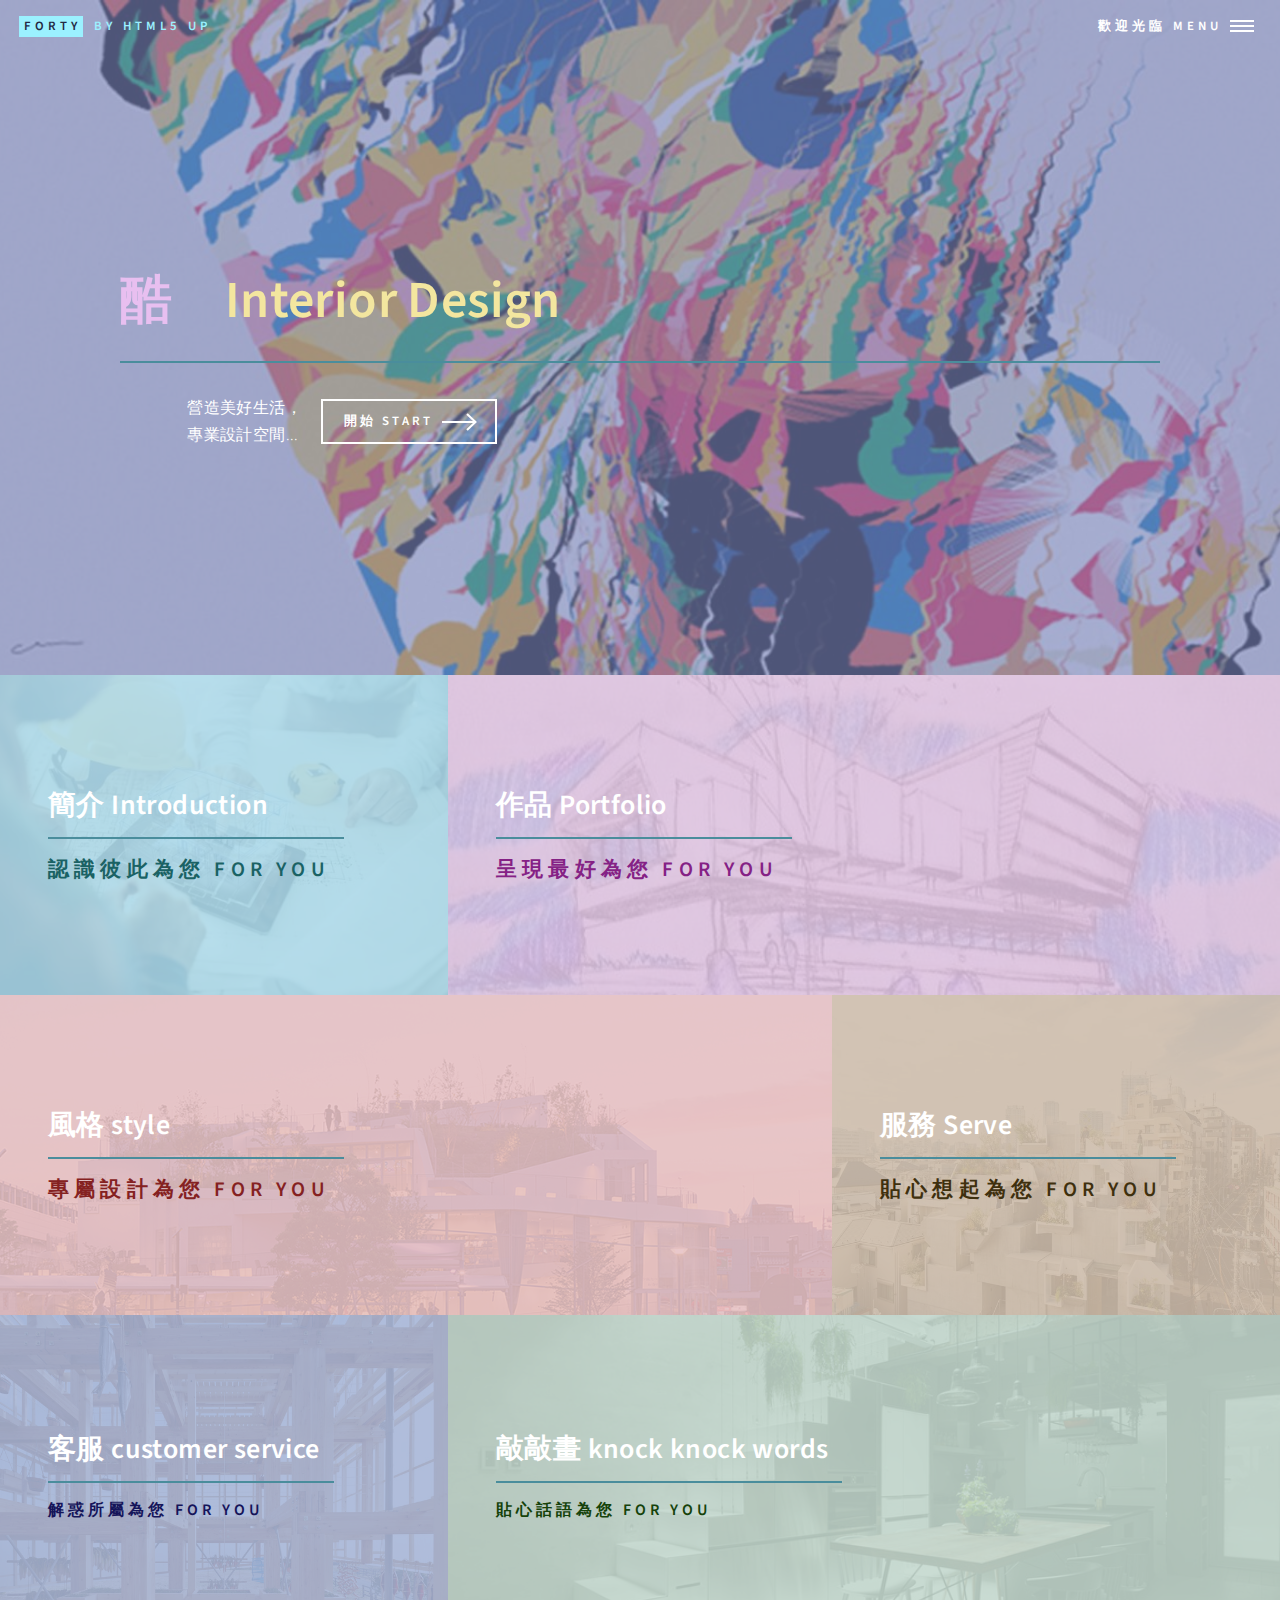
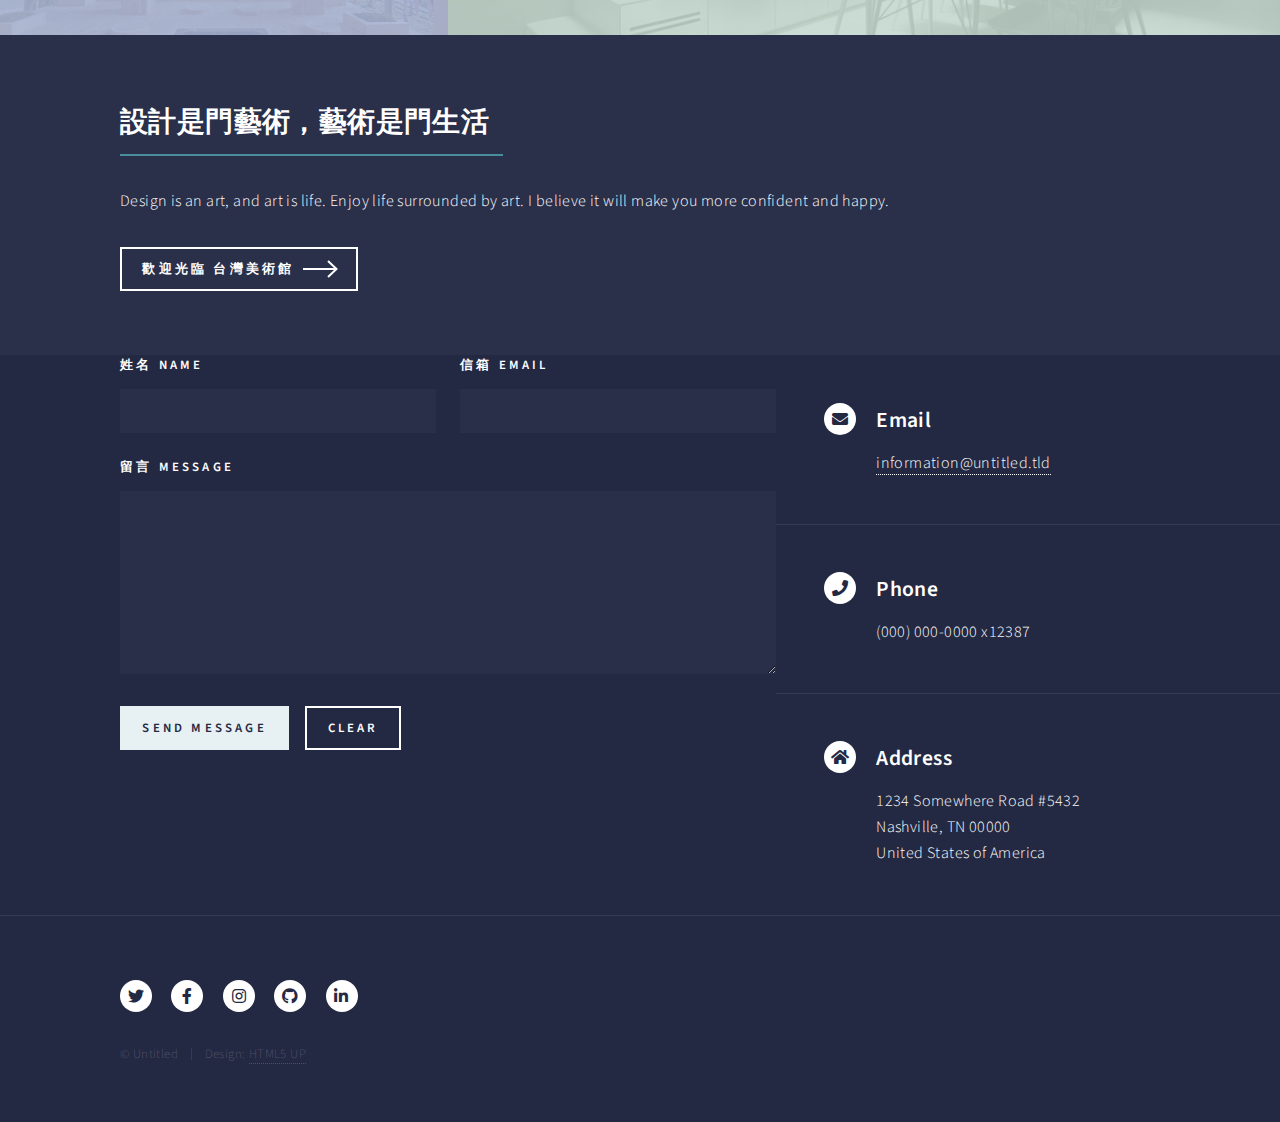
==== index.html @ 5759973f "0619-1" ====
<!DOCTYPE HTML>
<!--
	Forty by HTML5 UP
	html5up.net | @ajlkn
	Free for personal and commercial use under the CCA 3.0 license (html5up.net/license)
-->
<html>
	<head>
		<title>Forty by HTML5 UP</title>
		<meta charset="utf-8" />
		<meta name="viewport" content="width=device-width, initial-scale=1, user-scalable=no" />
		<link rel="stylesheet" href="assets/css/main.css" />
		<noscript><link rel="stylesheet" href="assets/css/noscript.css" /></noscript>
	</head>
	<body class="is-preload">

		<!-- Wrapper -->
			<div id="wrapper">

				<!-- Header -->
					<header id="header" class="alt">
						<a href="index.html" class="logo"><strong>Forty</strong> <span>by HTML5 UP</span></a>
						<nav>
							<a href="#menu">歡迎光臨 Menu</a>
						</nav>
					</header>

				<!-- Menu -->
					<nav id="menu">
						<ul class="links">
							<li><a href="index.html">Home</a></li>
							<li><a href="landing.html">Landing</a></li>
							<li><a href="generic.html">Generic</a></li>
							<li><a href="elements.html">Elements</a></li>
						</ul>
						<ul class="actions stacked">
							<li><a href="#" class="button primary fit">Get Started</a></li>
							<li><a href="#" class="button fit">Log In</a></li>
						</ul>
					</nav>

				<!-- Banner -->
					<section id="banner" class="major">
						<div class="inner">
							<header class="major">
								<h1 style="color:rgb(243, 230, 159)"><span style="color: #e8bff0">酷</span>　Interior Design</h1>
							</header>
							<div class="content">
								<p><h3 style="color:rgb(223, 154, 65);font-size:2em"></h3> 營造美好生活，<br />
									專業設計空間...</p>
								<ul class="actions">
									<li><a href="#one" class="button next scrolly">開始 Start</a></li>
								</ul>
							</div>
						</div>
					</section>

				<!-- Main -->
					<div id="main">

						<!-- One -->
							<section id="one" class="tiles">
								<article>
									<span class="image">
										<img src="images/pic01.jpg" alt="" />
									</span>
									<header class="major">
										<h3 style="font-family:inherit"><span style="font: size em"><a href="landing.html" class="link">簡介 Introduction</a></h3>
										<p style="font-size: 1.3em;color: rgb(26, 98, 100);">認識彼此為您 for you</p>
									</header>
								</article>
								<article>
									<span class="image">
										<img src="images/pic02.jpg" alt="" />
									</span>
									<header class="major">
										<h3 style="font-size:em"><a href="landing.html" class="link">作品 Portfolio</a></h3>
										<p style="font-size: 1.3em;color: rgb(133, 33, 133);">呈現最好為您 for you</p>
									</header>
								</article>
								<article>
									<span class="image">
										<img style="width:40%;object-fit:cover" src="images/pic03.jpg" alt="" />
									</span>
									<header class="major">
										<h3><a href="landing.html" class="link">風格 style</a></h3>
										<p style="font-size: 1.3em;color: rgb(133, 33, 33);">專屬設計為您 for you</p>
									</header>
								</article>
								<article>
									<span class="image">
										<img src="images/pic04.jpg" alt="" />
									</span>
									<header class="major">
										<h3><a href="landing.html" class="link">服務 Serve</a></h3>
										<p style="font-size: 1.3em;color: rgb(63, 48, 14);">貼心想起為您 for you</p>
									</header>
								</article>
								<article>
									<span class="image">
										<img src="images/pic05.jpg" alt="" />
									</span>
									<header class="major">
										<h3><a href="landing.html" class="link">客服 customer service</a></h3>
										<p style="font-size: 1em;color: rgb(21, 20, 90);">解惑所屬為您 for you</p>
									</header>
								</article>
								<article>
									<span class="image">
										<img src="images/pic06.jpg" alt="" />
									</span>
									<header class="major">
										<h3><a href="landing.html" class="link">敲敲畫 knock knock words</a></h3>
										<p style="font-size: 1em;color: rgb(21, 66, 10);">貼心話語為您 for you</p>
									</header>
								</article>
							</section>

						<!-- Two -->
							<section id="two">
								<div class="inner">
									<header class="major">
										<h2>設計是門藝術，藝術是門生活</h2>
									</header>
									<p>
										Design is an art, and art is life. Enjoy life surrounded by art. I believe it will make you more confident and happy.</p>
									<ul class="actions">
										<li><a href="https://travel.taichung.gov.tw/zh-tw/attractions/intro/143" class="button next">歡迎光臨 台灣美術館</a></li>
									</ul>
								</div>
							</section>

					</div>

				<!-- Contact -->
					<section id="contact">
						<div class="inner">
							<section>
								<form method="post" action="#">
									<div class="fields">
										<div class="field half">
											<label for="name">姓名 Name</label>
											<input type="text" name="name" id="name" />
										</div>
										<div class="field half">
											<label for="email">信箱 Email</label>
											<input type="text" name="email" id="email" />
										</div>
										<div class="field">
											<label for="message">留言 Message</label>
											<textarea name="message" id="message" rows="6"></textarea>
										</div>
									</div>
									<ul class="actions">
										<li><input type="submit" value="Send Message" class="primary" /></li>
										<li><input type="reset" value="Clear" /></li>
									</ul>
								</form>
							</section>
							<section class="split">
								<section>
									<div class="contact-method">
										<span class="icon solid alt fa-envelope"></span>
										<h3>Email</h3>
										<a href="#">information@untitled.tld</a>
									</div>
								</section>
								<section>
									<div class="contact-method">
										<span class="icon solid alt fa-phone"></span>
										<h3>Phone</h3>
										<span>(000) 000-0000 x12387</span>
									</div>
								</section>
								<section>
									<div class="contact-method">
										<span class="icon solid alt fa-home"></span>
										<h3>Address</h3>
										<span>1234 Somewhere Road #5432<br />
										Nashville, TN 00000<br />
										United States of America</span>
									</div>
								</section>
							</section>
						</div>
					</section>

				<!-- Footer -->
					<footer id="footer">
						<div class="inner">
							<ul class="icons">
								<li><a href="#" class="icon brands alt fa-twitter"><span class="label">Twitter</span></a></li>
								<li><a href="#" class="icon brands alt fa-facebook-f"><span class="label">Facebook</span></a></li>
								<li><a href="#" class="icon brands alt fa-instagram"><span class="label">Instagram</span></a></li>
								<li><a href="#" class="icon brands alt fa-github"><span class="label">GitHub</span></a></li>
								<li><a href="#" class="icon brands alt fa-linkedin-in"><span class="label">LinkedIn</span></a></li>
							</ul>
							<ul class="copyright">
								<li>&copy; Untitled</li><li>Design: <a href="https://html5up.net">HTML5 UP</a></li>
							</ul>
						</div>
					</footer>

			</div>

		<!-- Scripts -->
			<script src="assets/js/jquery.min.js"></script>
			<script src="assets/js/jquery.scrolly.min.js"></script>
			<script src="assets/js/jquery.scrollex.min.js"></script>
			<script src="assets/js/browser.min.js"></script>
			<script src="assets/js/breakpoints.min.js"></script>
			<script src="assets/js/util.js"></script>
			<script src="assets/js/main.js"></script>

	</body>
</html>
---- assets/css/main.css ----
@import url(fontawesome-all.min.css);
@import url("https://fonts.googleapis.com/css?family=Source+Sans+Pro:300,300italic,600,600italic");

/*
	Forty by HTML5 UP
	html5up.net | @ajlkn
	Free for personal and commercial use under the CCA 3.0 license (html5up.net/license)
*/

html, body, div, span, applet, object,
iframe, h1, h2, h3, h4, h5, h6, p, blockquote,
pre, a, abbr, acronym, address, big, cite,
code, del, dfn, em, img, ins, kbd, q, s, samp,
small, strike, strong, sub, sup, tt, var, b,
u, i, center, dl, dt, dd, ol, ul, li, fieldset,
form, label, legend, table, caption, tbody,
tfoot, thead, tr, th, td, article, aside,
canvas, details, embed, figure, figcaption,
footer, header, hgroup, menu, nav, output, ruby,
section, summary, time, mark, audio, video {
	margin: 0;
	padding: 0;
	border: 0;
	font-size: 100%;
	font: inherit;
	vertical-align: baseline;}

article, aside, details, figcaption, figure,
footer, header, hgroup, menu, nav, section {
	display: block;}

body {
	line-height: 1;
}

ol, ul {
	list-style: none;
}

blockquote, q {
	quotes: none;
}

	blockquote:before, blockquote:after, q:before, q:after {
		content: '';
		content: none;
	}

table {
	border-collapse: collapse;
	border-spacing: 0;
}

body {
	-webkit-text-size-adjust: none;
}

mark {
	background-color: transparent;
	color: inherit;
}

input::-moz-focus-inner {
	border: 0;
	padding: 0;
}

input, select, textarea {
	-moz-appearance: none;
	-webkit-appearance: none;
	-ms-appearance: none;
	appearance: none;
}

/* Basic */

	@-ms-viewport {
		width: device-width;
	}

	body {
		-ms-overflow-style: scrollbar;
	}

	@media screen and (max-width: 480px) {

		html, body {
			min-width: 320px;
		}

	}

	html {
		box-sizing: border-box;
	}

	*, *:before, *:after {
		box-sizing: inherit;
	}

	body {
		background: #242943;
	}

		body.is-preload *, body.is-preload *:before, body.is-preload *:after {
			-moz-animation: none !important;
			-webkit-animation: none !important;
			-ms-animation: none !important;
			animation: none !important;
			-moz-transition: none !important;
			-webkit-transition: none !important;
			-ms-transition: none !important;
			transition: none !important;
		}

/* Type */

	body, input, select, textarea {
		color: #ffffff;
		font-family: "Source Sans Pro", Helvetica, sans-serif;
		font-size: 17pt;
		font-weight: 300;
		letter-spacing: 0.025em;
		line-height: 1.65;
	}

		@media screen and (max-width: 1680px) {

			body, input, select, textarea {
				font-size: 14pt;
			}

		}

		@media screen and (max-width: 1280px) {

			body, input, select, textarea {
				font-size: 12pt;
			}

		}

		@media screen and (max-width: 360px) {

			body, input, select, textarea {
				font-size: 11pt;
			}

		}

	a {
		-moz-transition: color 0.2s ease-in-out, border-bottom-color 0.2s ease-in-out;
		-webkit-transition: color 0.2s ease-in-out, border-bottom-color 0.2s ease-in-out;
		-ms-transition: color 0.2s ease-in-out, border-bottom-color 0.2s ease-in-out;
		transition: color 0.2s ease-in-out, border-bottom-color 0.2s ease-in-out;
		border-bottom: dotted 1px;
		color: inherit;
		text-decoration: none;
	}

		a:hover {
			border-bottom-color: transparent;
			color: #9bf1ff !important;
		}

		a:active {
			color: #53e3fb !important;
		}

	strong, b {
		color: #ffffff;
		font-weight: 600;
	}

	em, i {
		font-style: italic;
	}

	p {
		margin: 0 0 2em 0;
	}

	h1, h2, h3, h4, h5, h6 {
		color: #ffffff;
		font-weight: 600;
		line-height: 1.65;
		margin: 0 0 1em 0;
	}

		h1 a, h2 a, h3 a, h4 a, h5 a, h6 a {
			color: inherit;
			border-bottom: 0;
		}

	h1 {
		font-size: 2.5em;
	}

	h2 {
		font-size: 1.75em;
	}

	h3 {
		font-size: 1.35em;
	}

	h4 {
		font-size: 1.1em;
	}

	h5 {
		font-size: 0.9em;
	}

	h6 {
		font-size: 0.7em;
	}

	@media screen and (max-width: 736px) {

		h1 {
			font-size: 2em;
		}

		h2 {
			font-size: 1.5em;
		}

		h3 {
			font-size: 1.25em;
		}

	}

	sub {
		font-size: 0.8em;
		position: relative;
		top: 0.5em;
	}

	sup {
		font-size: 0.8em;
		position: relative;
		top: -0.5em;
	}

	blockquote {
		border-left: solid 4px rgba(212, 212, 255, 0.1);
		font-style: italic;
		margin: 0 0 2em 0;
		padding: 0.5em 0 0.5em 2em;
	}

	code {
		background: rgba(212, 212, 255, 0.035);
		font-family: "Courier New", monospace;
		font-size: 0.9em;
		margin: 0 0.25em;
		padding: 0.25em 0.65em;
	}

	pre {
		-webkit-overflow-scrolling: touch;
		font-family: "Courier New", monospace;
		font-size: 0.9em;
		margin: 0 0 2em 0;
	}

		pre code {
			display: block;
			line-height: 1.75;
			padding: 1em 1.5em;
			overflow-x: auto;
		}

	hr {
		border: 0;
		border-bottom: solid 1px rgba(212, 212, 255, 0.1);
		margin: 2em 0;
	}

		hr.major {
			margin: 3em 0;
		}

	.align-left {
		text-align: left;
	}

	.align-center {
		text-align: center;
	}

	.align-right {
		text-align: right;
	}

/* Row */

	.row {
		display: flex;
		flex-wrap: wrap;
		box-sizing: border-box;
		align-items: stretch;
	}

		.row > * {
			box-sizing: border-box;
		}

		.row.gtr-uniform > * > :last-child {
			margin-bottom: 0;
		}

		.row.aln-left {
			justify-content: flex-start;
		}

		.row.aln-center {
			justify-content: center;
		}

		.row.aln-right {
			justify-content: flex-end;
		}

		.row.aln-top {
			align-items: flex-start;
		}

		.row.aln-middle {
			align-items: center;
		}

		.row.aln-bottom {
			align-items: flex-end;
		}

		.row > .imp {
			order: -1;
		}

		.row > .col-1 {
			width: 8.33333%;
		}

		.row > .off-1 {
			margin-left: 8.33333%;
		}

		.row > .col-2 {
			width: 16.66667%;
		}

		.row > .off-2 {
			margin-left: 16.66667%;
		}

		.row > .col-3 {
			width: 25%;
		}

		.row > .off-3 {
			margin-left: 25%;
		}

		.row > .col-4 {
			width: 33.33333%;
		}

		.row > .off-4 {
			margin-left: 33.33333%;
		}

		.row > .col-5 {
			width: 41.66667%;
		}

		.row > .off-5 {
			margin-left: 41.66667%;
		}

		.row > .col-6 {
			width: 50%;
		}

		.row > .off-6 {
			margin-left: 50%;
		}

		.row > .col-7 {
			width: 58.33333%;
		}

		.row > .off-7 {
			margin-left: 58.33333%;
		}

		.row > .col-8 {
			width: 66.66667%;
		}

		.row > .off-8 {
			margin-left: 66.66667%;
		}

		.row > .col-9 {
			width: 75%;
		}

		.row > .off-9 {
			margin-left: 75%;
		}

		.row > .col-10 {
			width: 83.33333%;
		}

		.row > .off-10 {
			margin-left: 83.33333%;
		}

		.row > .col-11 {
			width: 91.66667%;
		}

		.row > .off-11 {
			margin-left: 91.66667%;
		}

		.row > .col-12 {
			width: 100%;
		}

		.row > .off-12 {
			margin-left: 100%;
		}

		.row.gtr-0 {
			margin-top: 0;
			margin-left: 0em;
		}

			.row.gtr-0 > * {
				padding: 0 0 0 0em;
			}

			.row.gtr-0.gtr-uniform {
				margin-top: 0em;
			}

				.row.gtr-0.gtr-uniform > * {
					padding-top: 0em;
				}

		.row.gtr-25 {
			margin-top: 0;
			margin-left: -0.5em;
		}

			.row.gtr-25 > * {
				padding: 0 0 0 0.5em;
			}

			.row.gtr-25.gtr-uniform {
				margin-top: -0.5em;
			}

				.row.gtr-25.gtr-uniform > * {
					padding-top: 0.5em;
				}

		.row.gtr-50 {
			margin-top: 0;
			margin-left: -1em;
		}

			.row.gtr-50 > * {
				padding: 0 0 0 1em;
			}

			.row.gtr-50.gtr-uniform {
				margin-top: -1em;
			}

				.row.gtr-50.gtr-uniform > * {
					padding-top: 1em;
				}

		.row {
			margin-top: 0;
			margin-left: -2em;
		}

			.row > * {
				padding: 0 0 0 2em;
			}

			.row.gtr-uniform {
				margin-top: -2em;
			}

				.row.gtr-uniform > * {
					padding-top: 2em;
				}

		.row.gtr-150 {
			margin-top: 0;
			margin-left: -3em;
		}

			.row.gtr-150 > * {
				padding: 0 0 0 3em;
			}

			.row.gtr-150.gtr-uniform {
				margin-top: -3em;
			}

				.row.gtr-150.gtr-uniform > * {
					padding-top: 3em;
				}

		.row.gtr-200 {
			margin-top: 0;
			margin-left: -4em;
		}

			.row.gtr-200 > * {
				padding: 0 0 0 4em;
			}

			.row.gtr-200.gtr-uniform {
				margin-top: -4em;
			}

				.row.gtr-200.gtr-uniform > * {
					padding-top: 4em;
				}

		@media screen and (max-width: 1680px) {

			.row {
				display: flex;
				flex-wrap: wrap;
				box-sizing: border-box;
				align-items: stretch;
			}

				.row > * {
					box-sizing: border-box;
				}

				.row.gtr-uniform > * > :last-child {
					margin-bottom: 0;
				}

				.row.aln-left {
					justify-content: flex-start;
				}

				.row.aln-center {
					justify-content: center;
				}

				.row.aln-right {
					justify-content: flex-end;
				}

				.row.aln-top {
					align-items: flex-start;
				}

				.row.aln-middle {
					align-items: center;
				}

				.row.aln-bottom {
					align-items: flex-end;
				}

				.row > .imp-xlarge {
					order: -1;
				}

				.row > .col-1-xlarge {
					width: 8.33333%;
				}

				.row > .off-1-xlarge {
					margin-left: 8.33333%;
				}

				.row > .col-2-xlarge {
					width: 16.66667%;
				}

				.row > .off-2-xlarge {
					margin-left: 16.66667%;
				}

				.row > .col-3-xlarge {
					width: 25%;
				}

				.row > .off-3-xlarge {
					margin-left: 25%;
				}

				.row > .col-4-xlarge {
					width: 33.33333%;
				}

				.row > .off-4-xlarge {
					margin-left: 33.33333%;
				}

				.row > .col-5-xlarge {
					width: 41.66667%;
				}

				.row > .off-5-xlarge {
					margin-left: 41.66667%;
				}

				.row > .col-6-xlarge {
					width: 50%;
				}

				.row > .off-6-xlarge {
					margin-left: 50%;
				}

				.row > .col-7-xlarge {
					width: 58.33333%;
				}

				.row > .off-7-xlarge {
					margin-left: 58.33333%;
				}

				.row > .col-8-xlarge {
					width: 66.66667%;
				}

				.row > .off-8-xlarge {
					margin-left: 66.66667%;
				}

				.row > .col-9-xlarge {
					width: 75%;
				}

				.row > .off-9-xlarge {
					margin-left: 75%;
				}

				.row > .col-10-xlarge {
					width: 83.33333%;
				}

				.row > .off-10-xlarge {
					margin-left: 83.33333%;
				}

				.row > .col-11-xlarge {
					width: 91.66667%;
				}

				.row > .off-11-xlarge {
					margin-left: 91.66667%;
				}

				.row > .col-12-xlarge {
					width: 100%;
				}

				.row > .off-12-xlarge {
					margin-left: 100%;
				}

				.row.gtr-0 {
					margin-top: 0;
					margin-left: 0em;
				}

					.row.gtr-0 > * {
						padding: 0 0 0 0em;
					}

					.row.gtr-0.gtr-uniform {
						margin-top: 0em;
					}

						.row.gtr-0.gtr-uniform > * {
							padding-top: 0em;
						}

				.row.gtr-25 {
					margin-top: 0;
					margin-left: -0.5em;
				}

					.row.gtr-25 > * {
						padding: 0 0 0 0.5em;
					}

					.row.gtr-25.gtr-uniform {
						margin-top: -0.5em;
					}

						.row.gtr-25.gtr-uniform > * {
							padding-top: 0.5em;
						}

				.row.gtr-50 {
					margin-top: 0;
					margin-left: -1em;
				}

					.row.gtr-50 > * {
						padding: 0 0 0 1em;
					}

					.row.gtr-50.gtr-uniform {
						margin-top: -1em;
					}

						.row.gtr-50.gtr-uniform > * {
							padding-top: 1em;
						}

				.row {
					margin-top: 0;
					margin-left: -2em;
				}

					.row > * {
						padding: 0 0 0 2em;
					}

					.row.gtr-uniform {
						margin-top: -2em;
					}

						.row.gtr-uniform > * {
							padding-top: 2em;
						}

				.row.gtr-150 {
					margin-top: 0;
					margin-left: -3em;
				}

					.row.gtr-150 > * {
						padding: 0 0 0 3em;
					}

					.row.gtr-150.gtr-uniform {
						margin-top: -3em;
					}

						.row.gtr-150.gtr-uniform > * {
							padding-top: 3em;
						}

				.row.gtr-200 {
					margin-top: 0;
					margin-left: -4em;
				}

					.row.gtr-200 > * {
						padding: 0 0 0 4em;
					}

					.row.gtr-200.gtr-uniform {
						margin-top: -4em;
					}

						.row.gtr-200.gtr-uniform > * {
							padding-top: 4em;
						}

		}

		@media screen and (max-width: 1280px) {

			.row {
				display: flex;
				flex-wrap: wrap;
				box-sizing: border-box;
				align-items: stretch;
			}

				.row > * {
					box-sizing: border-box;
				}

				.row.gtr-uniform > * > :last-child {
					margin-bottom: 0;
				}

				.row.aln-left {
					justify-content: flex-start;
				}

				.row.aln-center {
					justify-content: center;
				}

				.row.aln-right {
					justify-content: flex-end;
				}

				.row.aln-top {
					align-items: flex-start;
				}

				.row.aln-middle {
					align-items: center;
				}

				.row.aln-bottom {
					align-items: flex-end;
				}

				.row > .imp-large {
					order: -1;
				}

				.row > .col-1-large {
					width: 8.33333%;
				}

				.row > .off-1-large {
					margin-left: 8.33333%;
				}

				.row > .col-2-large {
					width: 16.66667%;
				}

				.row > .off-2-large {
					margin-left: 16.66667%;
				}

				.row > .col-3-large {
					width: 25%;
				}

				.row > .off-3-large {
					margin-left: 25%;
				}

				.row > .col-4-large {
					width: 33.33333%;
				}

				.row > .off-4-large {
					margin-left: 33.33333%;
				}

				.row > .col-5-large {
					width: 41.66667%;
				}

				.row > .off-5-large {
					margin-left: 41.66667%;
				}

				.row > .col-6-large {
					width: 50%;
				}

				.row > .off-6-large {
					margin-left: 50%;
				}

				.row > .col-7-large {
					width: 58.33333%;
				}

				.row > .off-7-large {
					margin-left: 58.33333%;
				}

				.row > .col-8-large {
					width: 66.66667%;
				}

				.row > .off-8-large {
					margin-left: 66.66667%;
				}

				.row > .col-9-large {
					width: 75%;
				}

				.row > .off-9-large {
					margin-left: 75%;
				}

				.row > .col-10-large {
					width: 83.33333%;
				}

				.row > .off-10-large {
					margin-left: 83.33333%;
				}

				.row > .col-11-large {
					width: 91.66667%;
				}

				.row > .off-11-large {
					margin-left: 91.66667%;
				}

				.row > .col-12-large {
					width: 100%;
				}

				.row > .off-12-large {
					margin-left: 100%;
				}

				.row.gtr-0 {
					margin-top: 0;
					margin-left: 0em;
				}

					.row.gtr-0 > * {
						padding: 0 0 0 0em;
					}

					.row.gtr-0.gtr-uniform {
						margin-top: 0em;
					}

						.row.gtr-0.gtr-uniform > * {
							padding-top: 0em;
						}

				.row.gtr-25 {
					margin-top: 0;
					margin-left: -0.375em;
				}

					.row.gtr-25 > * {
						padding: 0 0 0 0.375em;
					}

					.row.gtr-25.gtr-uniform {
						margin-top: -0.375em;
					}

						.row.gtr-25.gtr-uniform > * {
							padding-top: 0.375em;
						}

				.row.gtr-50 {
					margin-top: 0;
					margin-left: -0.75em;
				}

					.row.gtr-50 > * {
						padding: 0 0 0 0.75em;
					}

					.row.gtr-50.gtr-uniform {
						margin-top: -0.75em;
					}

						.row.gtr-50.gtr-uniform > * {
							padding-top: 0.75em;
						}

				.row {
					margin-top: 0;
					margin-left: -1.5em;
				}

					.row > * {
						padding: 0 0 0 1.5em;
					}

					.row.gtr-uniform {
						margin-top: -1.5em;
					}

						.row.gtr-uniform > * {
							padding-top: 1.5em;
						}

				.row.gtr-150 {
					margin-top: 0;
					margin-left: -2.25em;
				}

					.row.gtr-150 > * {
						padding: 0 0 0 2.25em;
					}

					.row.gtr-150.gtr-uniform {
						margin-top: -2.25em;
					}

						.row.gtr-150.gtr-uniform > * {
							padding-top: 2.25em;
						}

				.row.gtr-200 {
					margin-top: 0;
					margin-left: -3em;
				}

					.row.gtr-200 > * {
						padding: 0 0 0 3em;
					}

					.row.gtr-200.gtr-uniform {
						margin-top: -3em;
					}

						.row.gtr-200.gtr-uniform > * {
							padding-top: 3em;
						}

		}

		@media screen and (max-width: 980px) {

			.row {
				display: flex;
				flex-wrap: wrap;
				box-sizing: border-box;
				align-items: stretch;
			}

				.row > * {
					box-sizing: border-box;
				}

				.row.gtr-uniform > * > :last-child {
					margin-bottom: 0;
				}

				.row.aln-left {
					justify-content: flex-start;
				}

				.row.aln-center {
					justify-content: center;
				}

				.row.aln-right {
					justify-content: flex-end;
				}

				.row.aln-top {
					align-items: flex-start;
				}

				.row.aln-middle {
					align-items: center;
				}

				.row.aln-bottom {
					align-items: flex-end;
				}

				.row > .imp-medium {
					order: -1;
				}

				.row > .col-1-medium {
					width: 8.33333%;
				}

				.row > .off-1-medium {
					margin-left: 8.33333%;
				}

				.row > .col-2-medium {
					width: 16.66667%;
				}

				.row > .off-2-medium {
					margin-left: 16.66667%;
				}

				.row > .col-3-medium {
					width: 25%;
				}

				.row > .off-3-medium {
					margin-left: 25%;
				}

				.row > .col-4-medium {
					width: 33.33333%;
				}

				.row > .off-4-medium {
					margin-left: 33.33333%;
				}

				.row > .col-5-medium {
					width: 41.66667%;
				}

				.row > .off-5-medium {
					margin-left: 41.66667%;
				}

				.row > .col-6-medium {
					width: 50%;
				}

				.row > .off-6-medium {
					margin-left: 50%;
				}

				.row > .col-7-medium {
					width: 58.33333%;
				}

				.row > .off-7-medium {
					margin-left: 58.33333%;
				}

				.row > .col-8-medium {
					width: 66.66667%;
				}

				.row > .off-8-medium {
					margin-left: 66.66667%;
				}

				.row > .col-9-medium {
					width: 75%;
				}

				.row > .off-9-medium {
					margin-left: 75%;
				}

				.row > .col-10-medium {
					width: 83.33333%;
				}

				.row > .off-10-medium {
					margin-left: 83.33333%;
				}

				.row > .col-11-medium {
					width: 91.66667%;
				}

				.row > .off-11-medium {
					margin-left: 91.66667%;
				}

				.row > .col-12-medium {
					width: 100%;
				}

				.row > .off-12-medium {
					margin-left: 100%;
				}

				.row.gtr-0 {
					margin-top: 0;
					margin-left: 0em;
				}

					.row.gtr-0 > * {
						padding: 0 0 0 0em;
					}

					.row.gtr-0.gtr-uniform {
						margin-top: 0em;
					}

						.row.gtr-0.gtr-uniform > * {
							padding-top: 0em;
						}

				.row.gtr-25 {
					margin-top: 0;
					margin-left: -0.375em;
				}

					.row.gtr-25 > * {
						padding: 0 0 0 0.375em;
					}

					.row.gtr-25.gtr-uniform {
						margin-top: -0.375em;
					}

						.row.gtr-25.gtr-uniform > * {
							padding-top: 0.375em;
						}

				.row.gtr-50 {
					margin-top: 0;
					margin-left: -0.75em;
				}

					.row.gtr-50 > * {
						padding: 0 0 0 0.75em;
					}

					.row.gtr-50.gtr-uniform {
						margin-top: -0.75em;
					}

						.row.gtr-50.gtr-uniform > * {
							padding-top: 0.75em;
						}

				.row {
					margin-top: 0;
					margin-left: -1.5em;
				}

					.row > * {
						padding: 0 0 0 1.5em;
					}

					.row.gtr-uniform {
						margin-top: -1.5em;
					}

						.row.gtr-uniform > * {
							padding-top: 1.5em;
						}

				.row.gtr-150 {
					margin-top: 0;
					margin-left: -2.25em;
				}

					.row.gtr-150 > * {
						padding: 0 0 0 2.25em;
					}

					.row.gtr-150.gtr-uniform {
						margin-top: -2.25em;
					}

						.row.gtr-150.gtr-uniform > * {
							padding-top: 2.25em;
						}

				.row.gtr-200 {
					margin-top: 0;
					margin-left: -3em;
				}

					.row.gtr-200 > * {
						padding: 0 0 0 3em;
					}

					.row.gtr-200.gtr-uniform {
						margin-top: -3em;
					}

						.row.gtr-200.gtr-uniform > * {
							padding-top: 3em;
						}

		}

		@media screen and (max-width: 736px) {

			.row {
				display: flex;
				flex-wrap: wrap;
				box-sizing: border-box;
				align-items: stretch;
			}

				.row > * {
					box-sizing: border-box;
				}

				.row.gtr-uniform > * > :last-child {
					margin-bottom: 0;
				}

				.row.aln-left {
					justify-content: flex-start;
				}

				.row.aln-center {
					justify-content: center;
				}

				.row.aln-right {
					justify-content: flex-end;
				}

				.row.aln-top {
					align-items: flex-start;
				}

				.row.aln-middle {
					align-items: center;
				}

				.row.aln-bottom {
					align-items: flex-end;
				}

				.row > .imp-small {
					order: -1;
				}

				.row > .col-1-small {
					width: 8.33333%;
				}

				.row > .off-1-small {
					margin-left: 8.33333%;
				}

				.row > .col-2-small {
					width: 16.66667%;
				}

				.row > .off-2-small {
					margin-left: 16.66667%;
				}

				.row > .col-3-small {
					width: 25%;
				}

				.row > .off-3-small {
					margin-left: 25%;
				}

				.row > .col-4-small {
					width: 33.33333%;
				}

				.row > .off-4-small {
					margin-left: 33.33333%;
				}

				.row > .col-5-small {
					width: 41.66667%;
				}

				.row > .off-5-small {
					margin-left: 41.66667%;
				}

				.row > .col-6-small {
					width: 50%;
				}

				.row > .off-6-small {
					margin-left: 50%;
				}

				.row > .col-7-small {
					width: 58.33333%;
				}

				.row > .off-7-small {
					margin-left: 58.33333%;
				}

				.row > .col-8-small {
					width: 66.66667%;
				}

				.row > .off-8-small {
					margin-left: 66.66667%;
				}

				.row > .col-9-small {
					width: 75%;
				}

				.row > .off-9-small {
					margin-left: 75%;
				}

				.row > .col-10-small {
					width: 83.33333%;
				}

				.row > .off-10-small {
					margin-left: 83.33333%;
				}

				.row > .col-11-small {
					width: 91.66667%;
				}

				.row > .off-11-small {
					margin-left: 91.66667%;
				}

				.row > .col-12-small {
					width: 100%;
				}

				.row > .off-12-small {
					margin-left: 100%;
				}

				.row.gtr-0 {
					margin-top: 0;
					margin-left: 0em;
				}

					.row.gtr-0 > * {
						padding: 0 0 0 0em;
					}

					.row.gtr-0.gtr-uniform {
						margin-top: 0em;
					}

						.row.gtr-0.gtr-uniform > * {
							padding-top: 0em;
						}

				.row.gtr-25 {
					margin-top: 0;
					margin-left: -0.3125em;
				}

					.row.gtr-25 > * {
						padding: 0 0 0 0.3125em;
					}

					.row.gtr-25.gtr-uniform {
						margin-top: -0.3125em;
					}

						.row.gtr-25.gtr-uniform > * {
							padding-top: 0.3125em;
						}

				.row.gtr-50 {
					margin-top: 0;
					margin-left: -0.625em;
				}

					.row.gtr-50 > * {
						padding: 0 0 0 0.625em;
					}

					.row.gtr-50.gtr-uniform {
						margin-top: -0.625em;
					}

						.row.gtr-50.gtr-uniform > * {
							padding-top: 0.625em;
						}

				.row {
					margin-top: 0;
					margin-left: -1.25em;
				}

					.row > * {
						padding: 0 0 0 1.25em;
					}

					.row.gtr-uniform {
						margin-top: -1.25em;
					}

						.row.gtr-uniform > * {
							padding-top: 1.25em;
						}

				.row.gtr-150 {
					margin-top: 0;
					margin-left: -1.875em;
				}

					.row.gtr-150 > * {
						padding: 0 0 0 1.875em;
					}

					.row.gtr-150.gtr-uniform {
						margin-top: -1.875em;
					}

						.row.gtr-150.gtr-uniform > * {
							padding-top: 1.875em;
						}

				.row.gtr-200 {
					margin-top: 0;
					margin-left: -2.5em;
				}

					.row.gtr-200 > * {
						padding: 0 0 0 2.5em;
					}

					.row.gtr-200.gtr-uniform {
						margin-top: -2.5em;
					}

						.row.gtr-200.gtr-uniform > * {
							padding-top: 2.5em;
						}

		}

		@media screen and (max-width: 480px) {

			.row {
				display: flex;
				flex-wrap: wrap;
				box-sizing: border-box;
				align-items: stretch;
			}

				.row > * {
					box-sizing: border-box;
				}

				.row.gtr-uniform > * > :last-child {
					margin-bottom: 0;
				}

				.row.aln-left {
					justify-content: flex-start;
				}

				.row.aln-center {
					justify-content: center;
				}

				.row.aln-right {
					justify-content: flex-end;
				}

				.row.aln-top {
					align-items: flex-start;
				}

				.row.aln-middle {
					align-items: center;
				}

				.row.aln-bottom {
					align-items: flex-end;
				}

				.row > .imp-xsmall {
					order: -1;
				}

				.row > .col-1-xsmall {
					width: 8.33333%;
				}

				.row > .off-1-xsmall {
					margin-left: 8.33333%;
				}

				.row > .col-2-xsmall {
					width: 16.66667%;
				}

				.row > .off-2-xsmall {
					margin-left: 16.66667%;
				}

				.row > .col-3-xsmall {
					width: 25%;
				}

				.row > .off-3-xsmall {
					margin-left: 25%;
				}

				.row > .col-4-xsmall {
					width: 33.33333%;
				}

				.row > .off-4-xsmall {
					margin-left: 33.33333%;
				}

				.row > .col-5-xsmall {
					width: 41.66667%;
				}

				.row > .off-5-xsmall {
					margin-left: 41.66667%;
				}

				.row > .col-6-xsmall {
					width: 50%;
				}

				.row > .off-6-xsmall {
					margin-left: 50%;
				}

				.row > .col-7-xsmall {
					width: 58.33333%;
				}

				.row > .off-7-xsmall {
					margin-left: 58.33333%;
				}

				.row > .col-8-xsmall {
					width: 66.66667%;
				}

				.row > .off-8-xsmall {
					margin-left: 66.66667%;
				}

				.row > .col-9-xsmall {
					width: 75%;
				}

				.row > .off-9-xsmall {
					margin-left: 75%;
				}

				.row > .col-10-xsmall {
					width: 83.33333%;
				}

				.row > .off-10-xsmall {
					margin-left: 83.33333%;
				}

				.row > .col-11-xsmall {
					width: 91.66667%;
				}

				.row > .off-11-xsmall {
					margin-left: 91.66667%;
				}

				.row > .col-12-xsmall {
					width: 100%;
				}

				.row > .off-12-xsmall {
					margin-left: 100%;
				}

				.row.gtr-0 {
					margin-top: 0;
					margin-left: 0em;
				}

					.row.gtr-0 > * {
						padding: 0 0 0 0em;
					}

					.row.gtr-0.gtr-uniform {
						margin-top: 0em;
					}

						.row.gtr-0.gtr-uniform > * {
							padding-top: 0em;
						}

				.row.gtr-25 {
					margin-top: 0;
					margin-left: -0.3125em;
				}

					.row.gtr-25 > * {
						padding: 0 0 0 0.3125em;
					}

					.row.gtr-25.gtr-uniform {
						margin-top: -0.3125em;
					}

						.row.gtr-25.gtr-uniform > * {
							padding-top: 0.3125em;
						}

				.row.gtr-50 {
					margin-top: 0;
					margin-left: -0.625em;
				}

					.row.gtr-50 > * {
						padding: 0 0 0 0.625em;
					}

					.row.gtr-50.gtr-uniform {
						margin-top: -0.625em;
					}

						.row.gtr-50.gtr-uniform > * {
							padding-top: 0.625em;
						}

				.row {
					margin-top: 0;
					margin-left: -1.25em;
				}

					.row > * {
						padding: 0 0 0 1.25em;
					}

					.row.gtr-uniform {
						margin-top: -1.25em;
					}

						.row.gtr-uniform > * {
							padding-top: 1.25em;
						}

				.row.gtr-150 {
					margin-top: 0;
					margin-left: -1.875em;
				}

					.row.gtr-150 > * {
						padding: 0 0 0 1.875em;
					}

					.row.gtr-150.gtr-uniform {
						margin-top: -1.875em;
					}

						.row.gtr-150.gtr-uniform > * {
							padding-top: 1.875em;
						}

				.row.gtr-200 {
					margin-top: 0;
					margin-left: -2.5em;
				}

					.row.gtr-200 > * {
						padding: 0 0 0 2.5em;
					}

					.row.gtr-200.gtr-uniform {
						margin-top: -2.5em;
					}

						.row.gtr-200.gtr-uniform > * {
							padding-top: 2.5em;
						}

		}

/* Section/Article */

	section.special, article.special {
		text-align: center;
	}

	header.major {
		width: -moz-max-content;
		width: -webkit-max-content;
		width: -ms-max-content;
		width: max-content;
		margin-bottom: 2em;
	}

		header.major > :first-child {
			margin-bottom: 0;
			width: calc(100% + 0.5em);
		}

			header.major > :first-child:after {
				content: '';
				background-color: #4a8d9c;
				display: block;
				height: 2px;
				margin: 0.325em 0 0.5em 0;
				width: 100%;
			}

		header.major > p {
			font-size: 0.7em;
			font-weight: 600;
			letter-spacing: 0.25em;
			margin-bottom: 0;
			text-transform: uppercase;
		}

		body.is-ie header.major > :first-child:after {
			max-width: 9em;
		}

		body.is-ie header.major > h1:after {
			max-width: 100% !important;
		}

	@media screen and (max-width: 736px) {

		header.major > p br {
			display: none;
		}

	}

/* Form */

	form {
		margin: 0 0 2em 0;
	}

		form > :last-child {
			margin-bottom: 0;
		}

		form > .fields {
			display: -moz-flex;
			display: -webkit-flex;
			display: -ms-flex;
			display: flex;
			-moz-flex-wrap: wrap;
			-webkit-flex-wrap: wrap;
			-ms-flex-wrap: wrap;
			flex-wrap: wrap;
			width: calc(100% + 3em);
			margin: -1.5em 0 2em -1.5em;
		}

			form > .fields > .field {
				-moz-flex-grow: 0;
				-webkit-flex-grow: 0;
				-ms-flex-grow: 0;
				flex-grow: 0;
				-moz-flex-shrink: 0;
				-webkit-flex-shrink: 0;
				-ms-flex-shrink: 0;
				flex-shrink: 0;
				padding: 1.5em 0 0 1.5em;
				width: calc(100% - 1.5em);
			}

				form > .fields > .field.half {
					width: calc(50% - 0.75em);
				}

				form > .fields > .field.third {
					width: calc(100%/3 - 0.5em);
				}

				form > .fields > .field.quarter {
					width: calc(25% - 0.375em);
				}

		@media screen and (max-width: 480px) {

			form > .fields {
				width: calc(100% + 3em);
				margin: -1.5em 0 2em -1.5em;
			}

				form > .fields > .field {
					padding: 1.5em 0 0 1.5em;
					width: calc(100% - 1.5em);
				}

					form > .fields > .field.half {
						width: calc(100% - 1.5em);
					}

					form > .fields > .field.third {
						width: calc(100% - 1.5em);
					}

					form > .fields > .field.quarter {
						width: calc(100% - 1.5em);
					}

		}

	label {
		color: #ffffff;
		display: block;
		font-size: 0.8em;
		font-weight: 600;
		letter-spacing: 0.25em;
		margin: 0 0 1em 0;
		text-transform: uppercase;
	}

	input[type="text"],
	input[type="password"],
	input[type="email"],
	input[type="tel"],
	input[type="search"],
	input[type="url"],
	select,
	textarea {
		-moz-appearance: none;
		-webkit-appearance: none;
		-ms-appearance: none;
		appearance: none;
		background: rgba(212, 212, 255, 0.035);
		border: none;
		border-radius: 0;
		color: inherit;
		display: block;
		outline: 0;
		padding: 0 1em;
		text-decoration: none;
		width: 100%;
	}

		input[type="text"]:invalid,
		input[type="password"]:invalid,
		input[type="email"]:invalid,
		input[type="tel"]:invalid,
		input[type="search"]:invalid,
		input[type="url"]:invalid,
		select:invalid,
		textarea:invalid {
			box-shadow: none;
		}

		input[type="text"]:focus,
		input[type="password"]:focus,
		input[type="email"]:focus,
		input[type="tel"]:focus,
		input[type="search"]:focus,
		input[type="url"]:focus,
		select:focus,
		textarea:focus {
			border-color: #9bf1ff;
			box-shadow: 0 0 0 2px #9bf1ff;
		}

	select {
		background-image: url("data:image/svg+xml;charset=utf8,%3Csvg xmlns='http://www.w3.org/2000/svg' width='40' height='40' preserveAspectRatio='none' viewBox='0 0 40 40'%3E%3Cpath d='M9.4,12.3l10.4,10.4l10.4-10.4c0.2-0.2,0.5-0.4,0.9-0.4c0.3,0,0.6,0.1,0.9,0.4l3.3,3.3c0.2,0.2,0.4,0.5,0.4,0.9 c0,0.4-0.1,0.6-0.4,0.9L20.7,31.9c-0.2,0.2-0.5,0.4-0.9,0.4c-0.3,0-0.6-0.1-0.9-0.4L4.3,17.3c-0.2-0.2-0.4-0.5-0.4-0.9 c0-0.4,0.1-0.6,0.4-0.9l3.3-3.3c0.2-0.2,0.5-0.4,0.9-0.4S9.1,12.1,9.4,12.3z' fill='rgba(212, 212, 255, 0.1)' /%3E%3C/svg%3E");
		background-size: 1.25rem;
		background-repeat: no-repeat;
		background-position: calc(100% - 1rem) center;
		height: 2.75em;
		padding-right: 2.75em;
		text-overflow: ellipsis;
	}

		select option {
			color: #ffffff;
			background: #242943;
		}

		select:focus::-ms-value {
			background-color: transparent;
		}

		select::-ms-expand {
			display: none;
		}

	input[type="text"],
	input[type="password"],
	input[type="email"],
	input[type="tel"],
	input[type="search"],
	input[type="url"],
	select {
		height: 2.75em;
	}

	textarea {
		padding: 0.75em 1em;
	}

	input[type="checkbox"],
	input[type="radio"] {
		-moz-appearance: none;
		-webkit-appearance: none;
		-ms-appearance: none;
		appearance: none;
		display: block;
		float: left;
		margin-right: -2em;
		opacity: 0;
		width: 1em;
		z-index: -1;
	}

		input[type="checkbox"] + label,
		input[type="radio"] + label {
			text-decoration: none;
			color: #ffffff;
			cursor: pointer;
			display: inline-block;
			font-weight: 300;
			padding-left: 2.65em;
			padding-right: 0.75em;
			position: relative;
		}

			input[type="checkbox"] + label:before,
			input[type="radio"] + label:before {
				-moz-osx-font-smoothing: grayscale;
				-webkit-font-smoothing: antialiased;
				display: inline-block;
				font-style: normal;
				font-variant: normal;
				text-rendering: auto;
				line-height: 1;
				text-transform: none !important;
				font-family: 'Font Awesome 5 Free';
				font-weight: 900;
			}

			input[type="checkbox"] + label:before,
			input[type="radio"] + label:before {
				background: rgba(212, 212, 255, 0.035);
				content: '';
				display: inline-block;
				font-size: 0.8em;
				height: 2.0625em;
				left: 0;
				letter-spacing: 0;
				line-height: 2.0625em;
				position: absolute;
				text-align: center;
				top: 0;
				width: 2.0625em;
			}

		input[type="checkbox"]:checked + label:before,
		input[type="radio"]:checked + label:before {
			background: #ffffff;
			border-color: #9bf1ff;
			content: '\f00c';
			color: #242943;
		}

		input[type="checkbox"]:focus + label:before,
		input[type="radio"]:focus + label:before {
			box-shadow: 0 0 0 2px #9bf1ff;
		}

	input[type="radio"] + label:before {
		border-radius: 100%;
	}

	::-webkit-input-placeholder {
		color: rgba(244, 244, 255, 0.2) !important;
		opacity: 1.0;
	}

	:-moz-placeholder {
		color: rgba(244, 244, 255, 0.2) !important;
		opacity: 1.0;
	}

	::-moz-placeholder {
		color: rgba(244, 244, 255, 0.2) !important;
		opacity: 1.0;
	}

	:-ms-input-placeholder {
		color: rgba(244, 244, 255, 0.2) !important;
		opacity: 1.0;
	}

/* Box */

	.box {
		border: solid 1px rgba(212, 212, 255, 0.1);
		margin-bottom: 2em;
		padding: 1.5em;
	}

		.box > :last-child,
		.box > :last-child > :last-child,
		.box > :last-child > :last-child > :last-child {
			margin-bottom: 0;
		}

		.box.alt {
			border: 0;
			border-radius: 0;
			padding: 0;
		}

/* Icon */

	.icon {
		text-decoration: none;
		border-bottom: none;
		position: relative;
	}

		.icon:before {
			-moz-osx-font-smoothing: grayscale;
			-webkit-font-smoothing: antialiased;
			display: inline-block;
			font-style: normal;
			font-variant: normal;
			text-rendering: auto;
			line-height: 1;
			text-transform: none !important;
			font-family: 'Font Awesome 5 Free';
			font-weight: 400;
		}

		.icon > .label {
			display: none;
		}

		.icon:before {
			line-height: inherit;
		}

		.icon.solid:before {
			font-weight: 900;
		}

		.icon.brands:before {
			font-family: 'Font Awesome 5 Brands';
		}

		.icon.alt:before {
			background-color: #ffffff;
			border-radius: 100%;
			color: #242943;
			display: inline-block;
			height: 2em;
			line-height: 2em;
			text-align: center;
			width: 2em;
		}

	a.icon.alt:before {
		-moz-transition: background-color 0.2s ease-in-out;
		-webkit-transition: background-color 0.2s ease-in-out;
		-ms-transition: background-color 0.2s ease-in-out;
		transition: background-color 0.2s ease-in-out;
	}

	a.icon.alt:hover:before {
		background-color: #6fc3df;
	}

	a.icon.alt:active:before {
		background-color: #37a6cb;
	}

/* Image */

	.image {
		border: 0;
		display: inline-block;
		position: relative;
	}

		.image img {
			display: block;
		}

		.image.left, .image.right {
			max-width: 30%;
		}

			.image.left img, .image.right img {
				width: 100%;
			}

		.image.left {
			float: left;
			margin: 0 1.5em 1.25em 0;
			top: 0.25em;
		}

		.image.right {
			float: right;
			margin: 0 0 1.25em 1.5em;
			top: 0.25em;
		}

		.image.fit {
			display: block;
			margin: 0 0 2em 0;
			width: 100%;
		}

			.image.fit img {
				width: 100%;
			}

		.image.main {
			display: block;
			margin: 2.5em 0;
			width: 100%;
		}

			.image.main img {
				width: 100%;
			}

			@media screen and (max-width: 736px) {

				.image.main {
					margin: 1.5em 0;
				}

			}

/* List */

	ol {
		list-style: decimal;
		margin: 0 0 2em 0;
		padding-left: 1.25em;
	}

		ol li {
			padding-left: 0.25em;
		}

	ul {
		list-style: disc;
		margin: 0 0 2em 0;
		padding-left: 1em;
	}

		ul li {
			padding-left: 0.5em;
		}

		ul.alt {
			list-style: none;
			padding-left: 0;
		}

			ul.alt li {
				border-top: solid 1px rgba(212, 212, 255, 0.1);
				padding: 0.5em 0;
			}

				ul.alt li:first-child {
					border-top: 0;
					padding-top: 0;
				}

	dl {
		margin: 0 0 2em 0;
	}

		dl dt {
			display: block;
			font-weight: 600;
			margin: 0 0 1em 0;
		}

		dl dd {
			margin-left: 2em;
		}

/* Actions */

	ul.actions {
		display: -moz-flex;
		display: -webkit-flex;
		display: -ms-flex;
		display: flex;
		cursor: default;
		list-style: none;
		margin-left: -1em;
		padding-left: 0;
	}

		ul.actions li {
			padding: 0 0 0 1em;
			vertical-align: middle;
		}

		ul.actions.special {
			-moz-justify-content: center;
			-webkit-justify-content: center;
			-ms-justify-content: center;
			justify-content: center;
			width: 100%;
			margin-left: 0;
		}

			ul.actions.special li:first-child {
				padding-left: 0;
			}

		ul.actions.stacked {
			-moz-flex-direction: column;
			-webkit-flex-direction: column;
			-ms-flex-direction: column;
			flex-direction: column;
			margin-left: 0;
		}

			ul.actions.stacked li {
				padding: 1.3em 0 0 0;
			}

				ul.actions.stacked li:first-child {
					padding-top: 0;
				}

		ul.actions.fit {
			width: calc(100% + 1em);
		}

			ul.actions.fit li {
				-moz-flex-grow: 1;
				-webkit-flex-grow: 1;
				-ms-flex-grow: 1;
				flex-grow: 1;
				-moz-flex-shrink: 1;
				-webkit-flex-shrink: 1;
				-ms-flex-shrink: 1;
				flex-shrink: 1;
				width: 100%;
			}

				ul.actions.fit li > * {
					width: 100%;
				}

			ul.actions.fit.stacked {
				width: 100%;
			}

/* Icons */

	ul.icons {
		cursor: default;
		list-style: none;
		padding-left: 0;
	}

		ul.icons li {
			display: inline-block;
			padding: 0 1em 0 0;
		}

			ul.icons li:last-child {
				padding-right: 0;
			}

		@media screen and (max-width: 736px) {

			ul.icons li {
				padding: 0 0.75em 0 0;
			}

		}

/* Pagination */

	ul.pagination {
		cursor: default;
		list-style: none;
		padding-left: 0;
	}

		ul.pagination li {
			display: inline-block;
			padding-left: 0;
			vertical-align: middle;
		}

			ul.pagination li > .page {
				-moz-transition: background-color 0.2s ease-in-out, color 0.2s ease-in-out;
				-webkit-transition: background-color 0.2s ease-in-out, color 0.2s ease-in-out;
				-ms-transition: background-color 0.2s ease-in-out, color 0.2s ease-in-out;
				transition: background-color 0.2s ease-in-out, color 0.2s ease-in-out;
				border-bottom: 0;
				display: inline-block;
				font-size: 0.8em;
				font-weight: 600;
				height: 1.5em;
				line-height: 1.5em;
				margin: 0 0.125em;
				min-width: 1.5em;
				padding: 0 0.5em;
				text-align: center;
			}

				ul.pagination li > .page.active {
					background-color: #ffffff;
					color: #242943;
				}

					ul.pagination li > .page.active:hover {
						background-color: #9bf1ff;
						color: #242943 !important;
					}

					ul.pagination li > .page.active:active {
						background-color: #53e3fb;
					}

			ul.pagination li:first-child {
				padding-right: 0.75em;
			}

			ul.pagination li:last-child {
				padding-left: 0.75em;
			}

		@media screen and (max-width: 480px) {

			ul.pagination li:nth-child(n+2):nth-last-child(n+2) {
				display: none;
			}

			ul.pagination li:first-child {
				padding-right: 0;
			}

		}

/* Table */

	.table-wrapper {
		-webkit-overflow-scrolling: touch;
		overflow-x: auto;
	}

	table {
		margin: 0 0 2em 0;
		width: 100%;
	}

		table tbody tr {
			border: solid 1px rgba(212, 212, 255, 0.1);
			border-left: 0;
			border-right: 0;
		}

			table tbody tr:nth-child(2n + 1) {
				background-color: rgba(212, 212, 255, 0.035);
			}

		table td {
			padding: 0.75em 0.75em;
		}

		table th {
			color: #ffffff;
			font-size: 0.9em;
			font-weight: 600;
			padding: 0 0.75em 0.75em 0.75em;
			text-align: left;
		}

		table thead {
			border-bottom: solid 2px rgba(212, 212, 255, 0.1);
		}

		table tfoot {
			border-top: solid 2px rgba(212, 212, 255, 0.1);
		}

		table.alt {
			border-collapse: separate;
		}

			table.alt tbody tr td {
				border: solid 1px rgba(212, 212, 255, 0.1);
				border-left-width: 0;
				border-top-width: 0;
			}

				table.alt tbody tr td:first-child {
					border-left-width: 1px;
				}

			table.alt tbody tr:first-child td {
				border-top-width: 1px;
			}

			table.alt thead {
				border-bottom: 0;
			}

			table.alt tfoot {
				border-top: 0;
			}

/* Button */

	input[type="submit"],
	input[type="reset"],
	input[type="button"],
	button,
	.button {
		-moz-appearance: none;
		-webkit-appearance: none;
		-ms-appearance: none;
		appearance: none;
		-moz-transition: background-color 0.2s ease-in-out, box-shadow 0.2s ease-in-out, color 0.2s ease-in-out;
		-webkit-transition: background-color 0.2s ease-in-out, box-shadow 0.2s ease-in-out, color 0.2s ease-in-out;
		-ms-transition: background-color 0.2s ease-in-out, box-shadow 0.2s ease-in-out, color 0.2s ease-in-out;
		transition: background-color 0.2s ease-in-out, box-shadow 0.2s ease-in-out, color 0.2s ease-in-out;
		background-color: transparent;
		border: 0;
		border-radius: 0;
		box-shadow: inset 0 0 0 2px #ffffff;
		color: #ffffff;
		cursor: pointer;
		display: inline-block;
		font-size: 0.8em;
		font-weight: 600;
		height: 3.5em;
		letter-spacing: 0.25em;
		line-height: 3.5em;
		padding: 0 1.75em;
		text-align: center;
		text-decoration: none;
		text-transform: uppercase;
		white-space: nowrap;
	}

		input[type="submit"]:hover, input[type="submit"]:active,
		input[type="reset"]:hover,
		input[type="reset"]:active,
		input[type="button"]:hover,
		input[type="button"]:active,
		button:hover,
		button:active,
		.button:hover,
		.button:active {
			box-shadow: inset 0 0 0 2px #9bf1ff;
			color: #9bf1ff;
		}

		input[type="submit"]:active,
		input[type="reset"]:active,
		input[type="button"]:active,
		button:active,
		.button:active {
			background-color: rgba(155, 241, 255, 0.1);
			box-shadow: inset 0 0 0 2px #53e3fb;
			color: #53e3fb;
		}

		input[type="submit"].icon:before,
		input[type="reset"].icon:before,
		input[type="button"].icon:before,
		button.icon:before,
		.button.icon:before {
			margin-right: 0.5em;
		}

		input[type="submit"].fit,
		input[type="reset"].fit,
		input[type="button"].fit,
		button.fit,
		.button.fit {
			width: 100%;
		}

		input[type="submit"].small,
		input[type="reset"].small,
		input[type="button"].small,
		button.small,
		.button.small {
			font-size: 0.6em;
		}

		input[type="submit"].large,
		input[type="reset"].large,
		input[type="button"].large,
		button.large,
		.button.large {
			font-size: 1.25em;
			height: 3em;
			line-height: 3em;
		}

		input[type="submit"].next,
		input[type="reset"].next,
		input[type="button"].next,
		button.next,
		.button.next {
			padding-right: 4.5em;
			position: relative;
		}

			input[type="submit"].next:before, input[type="submit"].next:after,
			input[type="reset"].next:before,
			input[type="reset"].next:after,
			input[type="button"].next:before,
			input[type="button"].next:after,
			button.next:before,
			button.next:after,
			.button.next:before,
			.button.next:after {
				-moz-transition: opacity 0.2s ease-in-out;
				-webkit-transition: opacity 0.2s ease-in-out;
				-ms-transition: opacity 0.2s ease-in-out;
				transition: opacity 0.2s ease-in-out;
				background-position: center right;
				background-repeat: no-repeat;
				background-size: 36px 24px;
				content: '';
				display: block;
				height: 100%;
				position: absolute;
				right: 1.5em;
				top: 0;
				vertical-align: middle;
				width: 36px;
			}

			input[type="submit"].next:before,
			input[type="reset"].next:before,
			input[type="button"].next:before,
			button.next:before,
			.button.next:before {
				background-image: url("data:image/svg+xml;charset=utf8,%3Csvg xmlns='http://www.w3.org/2000/svg' xmlns:xlink='http://www.w3.org/1999/xlink' width='36px' height='24px' viewBox='0 0 36 24' zoomAndPan='disable'%3E%3Cstyle%3Eline %7B stroke: %23ffffff%3B stroke-width: 2px%3B %7D%3C/style%3E%3Cline x1='0' y1='12' x2='34' y2='12' /%3E%3Cline x1='25' y1='4' x2='34' y2='12.5' /%3E%3Cline x1='25' y1='20' x2='34' y2='11.5' /%3E%3C/svg%3E");
			}

			input[type="submit"].next:after,
			input[type="reset"].next:after,
			input[type="button"].next:after,
			button.next:after,
			.button.next:after {
				background-image: url("data:image/svg+xml;charset=utf8,%3Csvg xmlns='http://www.w3.org/2000/svg' xmlns:xlink='http://www.w3.org/1999/xlink' width='36px' height='24px' viewBox='0 0 36 24' zoomAndPan='disable'%3E%3Cstyle%3Eline %7B stroke: %239bf1ff%3B stroke-width: 2px%3B %7D%3C/style%3E%3Cline x1='0' y1='12' x2='34' y2='12' /%3E%3Cline x1='25' y1='4' x2='34' y2='12.5' /%3E%3Cline x1='25' y1='20' x2='34' y2='11.5' /%3E%3C/svg%3E");
				opacity: 0;
				z-index: 1;
			}

			input[type="submit"].next:hover:after, input[type="submit"].next:active:after,
			input[type="reset"].next:hover:after,
			input[type="reset"].next:active:after,
			input[type="button"].next:hover:after,
			input[type="button"].next:active:after,
			button.next:hover:after,
			button.next:active:after,
			.button.next:hover:after,
			.button.next:active:after {
				opacity: 1;
			}

			@media screen and (max-width: 1280px) {

				input[type="submit"].next,
				input[type="reset"].next,
				input[type="button"].next,
				button.next,
				.button.next {
					padding-right: 5em;
				}

			}

		input[type="submit"].primary,
		input[type="reset"].primary,
		input[type="button"].primary,
		button.primary,
		.button.primary {
			background-color: #e7f0f3;
			box-shadow: none;
			color: #242943;
		}

			input[type="submit"].primary:hover, input[type="submit"].primary:active,
			input[type="reset"].primary:hover,
			input[type="reset"].primary:active,
			input[type="button"].primary:hover,
			input[type="button"].primary:active,
			button.primary:hover,
			button.primary:active,
			.button.primary:hover,
			.button.primary:active {
				background-color: #9bf1ff;
				color: #242943 !important;
			}

			input[type="submit"].primary:active,
			input[type="reset"].primary:active,
			input[type="button"].primary:active,
			button.primary:active,
			.button.primary:active {
				background-color: #53e3fb;
			}

		input[type="submit"].disabled, input[type="submit"]:disabled,
		input[type="reset"].disabled,
		input[type="reset"]:disabled,
		input[type="button"].disabled,
		input[type="button"]:disabled,
		button.disabled,
		button:disabled,
		.button.disabled,
		.button:disabled {
			pointer-events: none;
			cursor: default;
			opacity: 0.25;
		}

/* Tiles */

	.tiles {
		display: -moz-flex;
		display: -webkit-flex;
		display: -ms-flex;
		display: flex;
		-moz-flex-wrap: wrap;
		-webkit-flex-wrap: wrap;
		-ms-flex-wrap: wrap;
		flex-wrap: wrap;
		border-top: 0 !important;
	}

		.tiles + * {
			border-top: 0 !important;
		}

		.tiles article {
			-moz-align-items: center;
			-webkit-align-items: center;
			-ms-align-items: center;
			align-items: center;
			display: -moz-flex;
			display: -webkit-flex;
			display: -ms-flex;
			display: flex;
			-moz-transition: -moz-transform 0.25s ease, opacity 0.25s ease, -moz-filter 1s ease, -webkit-filter 1s ease;
			-webkit-transition: -webkit-transform 0.25s ease, opacity 0.25s ease, -webkit-filter 1s ease, -webkit-filter 1s ease;
			-ms-transition: -ms-transform 0.25s ease, opacity 0.25s ease, -ms-filter 1s ease, -webkit-filter 1s ease;
			transition: transform 0.25s ease, opacity 0.25s ease, filter 1s ease, -webkit-filter 1s ease;
			padding: 4em 4em 2em 4em ;
			background-position: center;
			background-repeat: no-repeat;
			background-size: cover;
			cursor: default;
			height: 40vh;
			max-height: 40em;
			min-height: 23em;
			overflow: hidden;
			position: relative;
			width: 35%;
		}

			.tiles article .image {
				display: none;
			}

			.tiles article header {
				position: relative;
				z-index: 3;
			}

			.tiles article h3 {
				font-size: 1.75em;
			}

				.tiles article h3 a:hover {
					color: inherit !important;
				}

			.tiles article .link.primary {
				border: 0;
				height: 120%;
				left: 0;
				position: absolute;
				top: 0;
				width: 100%;
				z-index: 4;
			}

			.tiles article:before {
				-moz-transition: opacity 0.5s ease;
				-webkit-transition: opacity 0.5s ease;
				-ms-transition: opacity 0.5s ease;
				transition: opacity 0.5s ease;
				bottom: 0;
				content: '';
				display: block;
				height: 100%;
				left: 0;
				opacity: 0.85;
				position: absolute;
				width: 100%;
				z-index: 2;
			}

			.tiles article:after {
				background-color: rgba(36, 41, 67, 0.25);
				content: '';
				display: block;
				height: 100%;
				left: 0;
				position: absolute;
				top: 0;
				width: 100%;
				z-index: 1;
			}

			.tiles article:hover:before {
				opacity: 0;
			}

			.tiles article.is-transitioning {
				-moz-transform: scale(0.95);
				-webkit-transform: scale(0.95);
				-ms-transform: scale(0.95);
				transform: scale(0.95);
				-moz-filter: blur(0.5em);
				-webkit-filter: blur(0.5em);
				-ms-filter: blur(0.5em);
				filter: blur(0.5em);
				opacity: 0;
			}

			.tiles article:nth-child(4n - 1), .tiles article:nth-child(4n - 2) {
				width: 65%;
			}

			.tiles article:nth-child(6n - 5):before {
				background-color: #b3e0f0;
			}

			.tiles article:nth-child(6n - 4):before {
				background-color: #e6cae7;
			}

			.tiles article:nth-child(6n - 3):before {
				background-color: #eec8ca;
			}

			.tiles article:nth-child(6n - 2):before {
				background-color: #d4c2af;
			}

			.tiles article:nth-child(6n - 1):before {
				background-color: #acbbdd;
			}

			.tiles article:nth-child(6n):before {
				background-color: #cadfd4;
			}

		@media screen and (max-width: 1280px) {

			.tiles article {
				padding: 4em 3em 2em 3em ;
				height: 30vh;
				max-height: 30em;
				min-height: 20em;
			}

		}

		@media screen and (max-width: 980px) {

			.tiles article {
				width: 30% !important;
			}

		}

		@media screen and (max-width: 736px) {

			.tiles article {
				padding: 3em 1.5em 1em 1.5em ;
				height: 16em;
				max-height: none;
				min-height: 0;
			}

				.tiles article h3 {
					font-size: 1.5em;
				}

		}

		@media screen and (max-width: 480px) {

			.tiles {
				display: block;
			}

				.tiles article {
					height: 20em;
					width: 80% !important;
				}

		}

/* Contact Method */

	.contact-method {
		margin: 0 0 2em 0;
		padding-left: 3.25em;
		position: relative;
	}

		.contact-method .icon {
			left: 0;
			position: absolute;
			top: 0;
		}

		.contact-method h3 {
			margin: 0 0 0.5em 0;
		}

/* Spotlights */

	.spotlights {
		border-top: 0 !important;
	}

		.spotlights + * {
			border-top: 0 !important;
		}

		.spotlights > section {
			display: -moz-flex;
			display: -webkit-flex;
			display: -ms-flex;
			display: flex;
			-moz-flex-direction: row;
			-webkit-flex-direction: row;
			-ms-flex-direction: row;
			flex-direction: row;
			background-color: #2e3450;
		}

			.spotlights > section > .image {
				background-position: center center;
				background-size: cover;
				border-radius: 0;
				display: block;
				position: relative;
				width: 30%;
			}

				.spotlights > section > .image img {
					border-radius: 0;
					display: block;
					width: 100%;
				}

				.spotlights > section > .image:before {
					background: rgba(36, 41, 67, 0.9);
					content: '';
					display: block;
					height: 100%;
					left: 0;
					opacity: 0;
					position: absolute;
					top: 0;
					width: 100%;
				}

			.spotlights > section > .content {
				display: -moz-flex;
				display: -webkit-flex;
				display: -ms-flex;
				display: flex;
				-moz-flex-direction: column;
				-webkit-flex-direction: column;
				-ms-flex-direction: column;
				flex-direction: column;
				-moz-justify-content: center;
				-webkit-justify-content: center;
				-ms-justify-content: center;
				justify-content: center;
				-moz-align-items: center;
				-webkit-align-items: center;
				-ms-align-items: center;
				align-items: center;
				padding: 2em 3em 0.1em 3em ;
				width: 70%;
			}

				.spotlights > section > .content > .inner {
					margin: 0 auto;
					max-width: 100%;
					width: 65em;
				}

			.spotlights > section:nth-child(2n) {
				-moz-flex-direction: row-reverse;
				-webkit-flex-direction: row-reverse;
				-ms-flex-direction: row-reverse;
				flex-direction: row-reverse;
				background-color: #333856;
			}

				.spotlights > section:nth-child(2n) > .content {
					-moz-align-items: -moz-flex-end;
					-webkit-align-items: -webkit-flex-end;
					-ms-align-items: -ms-flex-end;
					align-items: flex-end;
				}

		@media screen and (max-width: 1680px) {

			.spotlights > section > .image {
				width: 40%;
			}

			.spotlights > section > .content {
				width: 60%;
			}

		}

		@media screen and (max-width: 1280px) {

			.spotlights > section > .image {
				width: 45%;
			}

			.spotlights > section > .content {
				width: 55%;
			}

		}

		@media screen and (max-width: 980px) {

			.spotlights > section {
				display: block;
			}

				.spotlights > section > .image {
					width: 100%;
				}

				.spotlights > section > .content {
					padding: 4em 3em 2em 3em ;
					width: 100%;
				}

		}

		@media screen and (max-width: 736px) {

			.spotlights > section > .content {
				padding: 3em 1.5em 1em 1.5em ;
			}

		}

/* Header */

	@-moz-keyframes reveal-header {
		0% {
			top: -4em;
			opacity: 0;
		}

		100% {
			top: 0;
			opacity: 1;
		}
	}

	@-webkit-keyframes reveal-header {
		0% {
			top: -4em;
			opacity: 0;
		}

		100% {
			top: 0;
			opacity: 1;
		}
	}

	@-ms-keyframes reveal-header {
		0% {
			top: -4em;
			opacity: 0;
		}

		100% {
			top: 0;
			opacity: 1;
		}
	}

	@keyframes reveal-header {
		0% {
			top: -4em;
			opacity: 0;
		}

		100% {
			top: 0;
			opacity: 1;
		}
	}

	#header {
		display: -moz-flex;
		display: -webkit-flex;
		display: -ms-flex;
		display: flex;
		background-color: #2a2f4a;
		box-shadow: 0 0 0.25em 0 rgba(0, 0, 0, 0.15);
		cursor: default;
		font-weight: 600;
		height: 3.25em;
		left: 0;
		letter-spacing: 0.25em;
		line-height: 3.25em;
		margin: 0;
		position: fixed;
		text-transform: uppercase;
		top: 0;
		width: 100%;
		z-index: 10000;
	}

		#header .logo {
			border: 0;
			display: inline-block;
			font-size: 0.8em;
			height: inherit;
			line-height: inherit;
			padding: 0 1.5em;
		}

			#header .logo strong {
				-moz-transition: background-color 0.2s ease-in-out, color 0.2s ease-in-out;
				-webkit-transition: background-color 0.2s ease-in-out, color 0.2s ease-in-out;
				-ms-transition: background-color 0.2s ease-in-out, color 0.2s ease-in-out;
				transition: background-color 0.2s ease-in-out, color 0.2s ease-in-out;
				background-color: #ffffff;
				color: #242943;
				display: inline-block;
				line-height: 1.65em;
				margin-right: 0.325em;
				padding: 0 0.125em 0 0.375em;
			}

			#header .logo:hover strong {
				background-color: #9bf1ff;
			}

			#header .logo:active strong {
				background-color: #53e3fb;
			}

		#header nav {
			display: -moz-flex;
			display: -webkit-flex;
			display: -ms-flex;
			display: flex;
			-moz-justify-content: -moz-flex-end;
			-webkit-justify-content: -webkit-flex-end;
			-ms-justify-content: -ms-flex-end;
			justify-content: flex-end;
			-moz-flex-grow: 1;
			-webkit-flex-grow: 1;
			-ms-flex-grow: 1;
			flex-grow: 1;
			height: inherit;
			line-height: inherit;
		}

			#header nav a {
				border: 0;
				display: block;
				font-size: 0.8em;
				height: inherit;
				line-height: inherit;
				padding: 0 0.75em;
				position: relative;
				vertical-align: middle;
			}

				#header nav a:last-child {
					padding-right: 1.5em;
				}

				#header nav a[href="#menu"] {
					padding-right: 3.325em !important;
				}

					#header nav a[href="#menu"]:before, #header nav a[href="#menu"]:after {
						background-image: url("data:image/svg+xml;charset=utf8,%3Csvg xmlns='http://www.w3.org/2000/svg' width='24' height='32' viewBox='0 0 24 32' preserveAspectRatio='none'%3E%3Cstyle%3Eline %7B stroke-width: 2px%3B stroke: %23ffffff%3B %7D%3C/style%3E%3Cline x1='0' y1='11' x2='24' y2='11' /%3E%3Cline x1='0' y1='21' x2='24' y2='21' /%3E%3Cline x1='0' y1='16' x2='24' y2='16' /%3E%3C/svg%3E");
						background-position: center;
						background-repeat: no-repeat;
						background-size: 24px 32px;
						content: '';
						display: block;
						height: 100%;
						position: absolute;
						right: 1.5em;
						top: 0;
						vertical-align: middle;
						width: 24px;
					}

					#header nav a[href="#menu"]:after {
						-moz-transition: opacity 0.2s ease-in-out;
						-webkit-transition: opacity 0.2s ease-in-out;
						-ms-transition: opacity 0.2s ease-in-out;
						transition: opacity 0.2s ease-in-out;
						background-image: url("data:image/svg+xml;charset=utf8,%3Csvg xmlns='http://www.w3.org/2000/svg' width='24' height='32' viewBox='0 0 24 32' preserveAspectRatio='none'%3E%3Cstyle%3Eline %7B stroke-width: 2px%3B stroke: %239bf1ff%3B %7D%3C/style%3E%3Cline x1='0' y1='11' x2='24' y2='11' /%3E%3Cline x1='0' y1='21' x2='24' y2='21' /%3E%3Cline x1='0' y1='16' x2='24' y2='16' /%3E%3C/svg%3E");
						opacity: 0;
						z-index: 1;
					}

					#header nav a[href="#menu"]:hover:after, #header nav a[href="#menu"]:active:after {
						opacity: 1;
					}

					#header nav a[href="#menu"]:last-child {
						padding-right: 3.875em !important;
					}

						#header nav a[href="#menu"]:last-child:before, #header nav a[href="#menu"]:last-child:after {
							right: 2em;
						}

		#header.reveal {
			-moz-animation: reveal-header 0.35s ease;
			-webkit-animation: reveal-header 0.35s ease;
			-ms-animation: reveal-header 0.35s ease;
			animation: reveal-header 0.35s ease;
		}

		#header.alt {
			-moz-transition: opacity 2.5s ease;
			-webkit-transition: opacity 2.5s ease;
			-ms-transition: opacity 2.5s ease;
			transition: opacity 2.5s ease;
			-moz-transition-delay: 0.75s;
			-webkit-transition-delay: 0.75s;
			-ms-transition-delay: 0.75s;
			transition-delay: 0.75s;
			-moz-animation: none;
			-webkit-animation: none;
			-ms-animation: none;
			animation: none;
			background-color: transparent;
			box-shadow: none;
			position: absolute;
		}

			#header.alt.style1 .logo strong {
				color: #6fc3df;
			}

			#header.alt.style2 .logo strong {
				color: #8d82c4;
			}

			#header.alt.style3 .logo strong {
				color: #ec8d81;
			}

			#header.alt.style4 .logo strong {
				color: #e7b788;
			}

			#header.alt.style5 .logo strong {
				color: #8ea9e8;
			}

			#header.alt.style6 .logo strong {
				color: #87c5a4;
			}

		body.is-preload #header.alt {
			opacity: 0;
		}

		@media screen and (max-width: 1680px) {

			#header nav a[href="#menu"] {
				padding-right: 3.75em !important;
			}

				#header nav a[href="#menu"]:last-child {
					padding-right: 4.25em !important;
				}

		}

		@media screen and (max-width: 1280px) {

			#header nav a[href="#menu"] {
				padding-right: 4em !important;
			}

				#header nav a[href="#menu"]:last-child {
					padding-right: 4.5em !important;
				}

		}

		@media screen and (max-width: 736px) {

			#header {
				height: 2.75em;
				line-height: 2.75em;
			}

				#header .logo {
					padding: 0 1em;
				}

				#header nav a {
					padding: 0 0.5em;
				}

					#header nav a:last-child {
						padding-right: 1em;
					}

					#header nav a[href="#menu"] {
						padding-right: 3.25em !important;
					}

						#header nav a[href="#menu"]:before, #header nav a[href="#menu"]:after {
							right: 0.75em;
						}

						#header nav a[href="#menu"]:last-child {
							padding-right: 4em !important;
						}

							#header nav a[href="#menu"]:last-child:before, #header nav a[href="#menu"]:last-child:after {
								right: 1.5em;
							}

		}

		@media screen and (max-width: 480px) {

			#header .logo span {
				display: none;
			}

			#header nav a[href="#menu"] {
				overflow: hidden;
				padding-right: 0 !important;
				text-indent: 5em;
				white-space: nowrap;
				width: 5em;
			}

				#header nav a[href="#menu"]:before, #header nav a[href="#menu"]:after {
					right: 0;
					width: inherit;
				}

				#header nav a[href="#menu"]:last-child:before, #header nav a[href="#menu"]:last-child:after {
					width: 4em;
					right: 0;
				}

		}

/* Banner */

	#banner {
		-moz-align-items: center;
		-webkit-align-items: center;
		-ms-align-items: center;
		align-items: center;
		background-image: url("../../images/banner.jpg");
		display: -moz-flex;
		display: -webkit-flex;
		display: -ms-flex;
		display: flex;
		padding: 6em 0 2em 0 ;
		background-attachment: fixed;
		background-position: center;
		background-repeat: no-repeat;
		background-size: cover;
		border-bottom: 0 !important;
		cursor: default;
		height: 60vh;
		margin-bottom: -3.25em;
		max-height: 32em;
		min-height: 22em;
		position: relative;
		top: -3.25em;
	}

		#banner:after {
			-moz-transition: opacity 2.5s ease;
			-webkit-transition: opacity 2.5s ease;
			-ms-transition: opacity 2.5s ease;
			transition: opacity 2.5s ease;
			-moz-transition-delay: 0.75s;
			-webkit-transition-delay: 0.75s;
			-ms-transition-delay: 0.75s;
			transition-delay: 0.75s;
			pointer-events: none;
			background-color: #7883b9;
			content: '';
			display: block;
			height: 100%;
			left: 0;
			opacity: 0.65;
			position: absolute;
			top: 0;
			width: 100%;
			z-index: 1;
		}

		#banner h1 {
			font-size: 3.25em;
		}

		#banner > .inner {
			-moz-transition: opacity 1.5s ease, -moz-transform 0.5s ease-out, -moz-filter 0.5s ease, -webkit-filter 0.5s ease;
			-webkit-transition: opacity 1.5s ease, -webkit-transform 0.5s ease-out, -webkit-filter 0.5s ease, -webkit-filter 0.5s ease;
			-ms-transition: opacity 1.5s ease, -ms-transform 0.5s ease-out, -ms-filter 0.5s ease, -webkit-filter 0.5s ease;
			transition: opacity 1.5s ease, transform 0.5s ease-out, filter 0.5s ease, -webkit-filter 0.5s ease;
			padding: 0 !important;
			position: relative;
			z-index: 2;
		}

			#banner > .inner .image {
				display: none;
			}

			#banner > .inner header {
				width: auto;
			}

				#banner > .inner header > :first-child {
					width: auto;
				}

					#banner > .inner header > :first-child:after {
						max-width: 100%;
					}

			#banner > .inner .content {
				display: -moz-flex;
				display: -webkit-flex;
				display: -ms-flex;
				display: flex;
				-moz-align-items: center;
				-webkit-align-items: center;
				-ms-align-items: center;
				align-items: center;
				margin: 0 0 2em 0;
			}

				#banner > .inner .content > * {
					margin-right: 1.5em;
					margin-bottom: 0;
				}

				#banner > .inner .content > :last-child {
					margin-right: 0;
				}

				#banner > .inner .content p {
					font-size: 0.8em;
					font-weight: 600;
					letter-spacing: 0.25em;
					text-transform: uppercase;
				}

		#banner.major {
			height: 75vh;
			min-height: 30em;
			max-height: 50em;
		}

			#banner.major.alt {
				opacity: 0.75;
			}

		#banner.style1:after {
			background-color: #6fc3df;
		}

		#banner.style2:after {
			background-color: #8d82c4;
		}

		#banner.style3:after {
			background-color: #ec8d81;
		}

		#banner.style4:after {
			background-color: #e7b788;
		}

		#banner.style5:after {
			background-color: #8ea9e8;
		}

		#banner.style6:after {
			background-color: #87c5a4;
		}

		body.is-preload #banner:after {
			opacity: 1.0;
		}

		body.is-preload #banner > .inner {
			-moz-filter: blur(0.125em);
			-webkit-filter: blur(0.125em);
			-ms-filter: blur(0.125em);
			filter: blur(0.125em);
			-moz-transform: translateX(-0.5em);
			-webkit-transform: translateX(-0.5em);
			-ms-transform: translateX(-0.5em);
			transform: translateX(-0.5em);
			opacity: 0;
		}

		@media screen and (max-width: 1280px) {

			#banner {
				background-attachment: scroll;
			}

		}

		@media screen and (max-width: 736px) {

			#banner {
				padding: 5em 0 1em 0 ;
				height: auto;
				margin-bottom: -2.75em;
				max-height: none;
				min-height: 0;
				top: -2.75em;
			}

				#banner h1 {
					font-size: 2em;
				}

				#banner > .inner .content {
					display: block;
				}

					#banner > .inner .content > * {
						margin-right: 0;
						margin-bottom: 2em;
					}

				#banner.major {
					height: auto;
					min-height: 0;
					max-height: none;
				}

		}

		@media screen and (max-width: 480px) {

			#banner {
				padding: 6em 0 2em 0 ;
			}

				#banner > .inner .content p br {
					display: none;
				}

				#banner.major {
					padding: 8em 0 4em 0 ;
				}

		}

/* Main */

	#main {
		background-color: #2a2f4a;
	}

		#main > * {
			border-top: solid 1px rgba(212, 212, 255, 0.1);
		}

			#main > *:first-child {
				border-top: 0;
			}

			#main > * > .inner {
				padding: 4em 0 2em 0 ;
				margin: 0 auto;
				max-width: 65em;
				width: calc(100% - 6em);
			}

				@media screen and (max-width: 736px) {

					#main > * > .inner {
						padding: 3em 0 1em 0 ;
						width: calc(100% - 3em);
					}

				}

		#main.alt {
			background-color: transparent;
			border-bottom: solid 1px rgba(212, 212, 255, 0.1);
		}

/* Contact */

	#contact {
		border-bottom: solid 1px rgba(212, 212, 255, 0.1);
		overflow-x: hidden;
	}

		#contact > .inner {
			display: -moz-flex;
			display: -webkit-flex;
			display: -ms-flex;
			display: flex;
			padding: 0 !important;
		}
/*main*/

    #main{
		background-image: url(https://media1.giphy.com/media/v1.Y2lkPTc5MGI3NjExYnczb3M1aDRhdnoweWtpYW01a3d6dXpuYTMwbmF5aXR3YWFnYXBkbCZlcD12MV9pbnRlcm5hbF9naWZfYnlfaWQmY3Q9Zw/PQT2HigAI1HxaRXsPV/giphy.webp);
		background-size: cover;

	}			



			#contact > .inner > :nth-child(2n) {
				padding-left: 3em;
				width: 40%;
			}

			#contact > .inner > .split {
				padding: 0;
			}

				#contact > .inner > .split > * {
					padding: 3em 0 1em 3em ;
					position: relative;
				}

					#contact > .inner > .split > *:before {
						border-top: solid 1px rgba(212, 212, 255, 0.1);
						content: '';
						display: block;
						margin-left: -3em;
						position: absolute;
						top: 0;
						width: calc(100vw + 3em);
					}

				#contact > .inner > .split > :first-child:before {
					display: none;
				}

		@media screen and (max-width: 980px) {

			#contact > .inner {
				display: block;
			}

				#contact > .inner > :nth-child(2n - 1) {
					padding: 4em 0 2em 0 ;
					border-right: 0;
					width: 100%;
				}

				#contact > .inner > :nth-child(2n) {
					padding-left: 0;
					width: 100%;
				}

				#contact > .inner > .split > * {
					padding: 3em 0 1em 0 ;
				}

				#contact > .inner > .split > :first-child:before {
					display: block;
				}

		}

		@media screen and (max-width: 736px) {

			#contact > .inner > :nth-child(2n - 1) {
				padding: 3em 0 1em 0 ;
			}

		}

/* Footer */

	#footer .copyright {
		font-size: 0.8em;
		list-style: none;
		padding-left: 0;
	}

		#footer .copyright li {
			border-left: solid 1px rgba(212, 212, 255, 0.1);
			color: rgba(244, 244, 255, 0.2);
			display: inline-block;
			line-height: 1;
			margin-left: 1em;
			padding-left: 1em;
		}

			#footer .copyright li:first-child {
				border-left: 0;
				margin-left: 0;
				padding-left: 0;
			}

	@media screen and (max-width: 480px) {

		#footer .copyright li {
			display: block;
			border-left: 0;
			margin-left: 0;
			padding-left: 0;
			line-height: inherit;
		}

	}

/* Wrapper */

	#wrapper {
		-moz-transition: -moz-filter 0.35s ease, -webkit-filter 0.35s ease, opacity 0.375s ease-out;
		-webkit-transition: -webkit-filter 0.35s ease, -webkit-filter 0.35s ease, opacity 0.375s ease-out;
		-ms-transition: -ms-filter 0.35s ease, -webkit-filter 0.35s ease, opacity 0.375s ease-out;
		transition: filter 0.35s ease, -webkit-filter 0.35s ease, opacity 0.375s ease-out;
		padding-top: 3.25em;
	}

		#wrapper.is-transitioning {
			opacity: 0;
		}

		#wrapper > * > .inner {
			padding: 4em 0 2em 0 ;
			margin: 0 auto;
			max-width: 65em;
			width: calc(100% - 6em);
		}

			@media screen and (max-width: 736px) {

				#wrapper > * > .inner {
					padding: 3em 0 1em 0 ;
					width: calc(100% - 3em);
				}

			}

		@media screen and (max-width: 736px) {

			#wrapper {
				padding-top: 2.75em;
			}

		}

/* Menu */

	#menu {
		-moz-transition: -moz-transform 0.35s ease, opacity 0.35s ease, visibility 0.35s;
		-webkit-transition: -webkit-transform 0.35s ease, opacity 0.35s ease, visibility 0.35s;
		-ms-transition: -ms-transform 0.35s ease, opacity 0.35s ease, visibility 0.35s;
		transition: transform 0.35s ease, opacity 0.35s ease, visibility 0.35s;
		-moz-align-items: center;
		-webkit-align-items: center;
		-ms-align-items: center;
		align-items: center;
		display: -moz-flex;
		display: -webkit-flex;
		display: -ms-flex;
		display: flex;
		-moz-justify-content: center;
		-webkit-justify-content: center;
		-ms-justify-content: center;
		justify-content: center;
		pointer-events: none;
		background: rgba(36, 41, 67, 0.9);
		box-shadow: none;
		height: 100%;
		left: 0;
		opacity: 0;
		overflow: hidden;
		padding: 3em 2em;
		position: fixed;
		top: 0;
		visibility: hidden;
		width: 100%;
		z-index: 10002;
	}

		#menu .inner {
			-moz-transition: -moz-transform 0.35s ease-out, opacity 0.35s ease, visibility 0.35s;
			-webkit-transition: -webkit-transform 0.35s ease-out, opacity 0.35s ease, visibility 0.35s;
			-ms-transition: -ms-transform 0.35s ease-out, opacity 0.35s ease, visibility 0.35s;
			transition: transform 0.35s ease-out, opacity 0.35s ease, visibility 0.35s;
			-moz-transform: rotateX(20deg);
			-webkit-transform: rotateX(20deg);
			-ms-transform: rotateX(20deg);
			transform: rotateX(20deg);
			-webkit-overflow-scrolling: touch;
			max-width: 100%;
			max-height: 100vh;
			opacity: 0;
			overflow: auto;
			text-align: center;
			visibility: hidden;
			width: 18em;
		}

			#menu .inner > :first-child {
				margin-top: 2em;
			}

			#menu .inner > :last-child {
				margin-bottom: 3em;
			}

		#menu ul {
			margin: 0 0 1em 0;
		}

			#menu ul.links {
				list-style: none;
				padding: 0;
			}

				#menu ul.links > li {
					padding: 0;
				}

					#menu ul.links > li > a:not(.button) {
						border: 0;
						border-top: solid 1px rgba(212, 212, 255, 0.1);
						display: block;
						font-size: 0.8em;
						font-weight: 600;
						letter-spacing: 0.25em;
						line-height: 4em;
						text-decoration: none;
						text-transform: uppercase;
					}

					#menu ul.links > li > .button {
						display: block;
						margin: 0.5em 0 0 0;
					}

					#menu ul.links > li:first-child > a:not(.button) {
						border-top: 0 !important;
					}

		#menu .close {
			-moz-transition: color 0.2s ease-in-out;
			-webkit-transition: color 0.2s ease-in-out;
			-ms-transition: color 0.2s ease-in-out;
			transition: color 0.2s ease-in-out;
			-webkit-tap-highlight-color: rgba(0, 0, 0, 0);
			border: 0;
			cursor: pointer;
			display: block;
			height: 4em;
			line-height: 4em;
			overflow: hidden;
			padding-right: 1.25em;
			position: absolute;
			right: 0;
			text-align: right;
			text-indent: 8em;
			top: 0;
			vertical-align: middle;
			white-space: nowrap;
			width: 8em;
		}

			#menu .close:before, #menu .close:after {
				-moz-transition: opacity 0.2s ease-in-out;
				-webkit-transition: opacity 0.2s ease-in-out;
				-ms-transition: opacity 0.2s ease-in-out;
				transition: opacity 0.2s ease-in-out;
				background-position: center;
				background-repeat: no-repeat;
				content: '';
				display: block;
				height: 4em;
				position: absolute;
				right: 0;
				top: 0;
				width: 4em;
			}

			#menu .close:before {
				background-image: url("data:image/svg+xml;charset=utf8,%3Csvg xmlns='http://www.w3.org/2000/svg' xmlns:xlink='http://www.w3.org/1999/xlink' width='20px' height='20px' viewBox='0 0 20 20' zoomAndPan='disable'%3E%3Cstyle%3Eline %7B stroke: %23ffffff%3B stroke-width: 2%3B %7D%3C/style%3E%3Cline x1='0' y1='0' x2='20' y2='20' /%3E%3Cline x1='20' y1='0' x2='0' y2='20' /%3E%3C/svg%3E");
			}

			#menu .close:after {
				background-image: url("data:image/svg+xml;charset=utf8,%3Csvg xmlns='http://www.w3.org/2000/svg' xmlns:xlink='http://www.w3.org/1999/xlink' width='20px' height='20px' viewBox='0 0 20 20' zoomAndPan='disable'%3E%3Cstyle%3Eline %7B stroke: %239bf1ff%3B stroke-width: 2%3B %7D%3C/style%3E%3Cline x1='0' y1='0' x2='20' y2='20' /%3E%3Cline x1='20' y1='0' x2='0' y2='20' /%3E%3C/svg%3E");
				opacity: 0;
			}

			#menu .close:hover:after, #menu .close:active:after {
				opacity: 1;
			}

	body.is-ie #menu {
		background: rgba(42, 47, 74, 0.975);
	}

	body.is-menu-visible #wrapper {
		-moz-filter: blur(0.5em);
		-webkit-filter: blur(0.5em);
		-ms-filter: blur(0.5em);
		filter: blur(0.5em);
	}

	body.is-menu-visible #menu {
		pointer-events: auto;
		opacity: 1;
		visibility: visible;
	}

		body.is-menu-visible #menu .inner {
			-moz-transform: none;
			-webkit-transform: none;
			-ms-transform: none;
			transform: none;
			opacity: 1;
			visibility: visible;
		}
---- assets/css/noscript.css ----
/*
	Forty by HTML5 UP
	html5up.net | @ajlkn
	Free for personal and commercial use under the CCA 3.0 license (html5up.net/license)
*/

/* Banner */

	body.is-preload #banner:after {
		opacity: 0.85;
	}

	body.is-preload #banner > .inner {
		-moz-filter: none;
		-webkit-filter: none;
		-ms-filter: none;
		filter: none;
		-moz-transform: none;
		-webkit-transform: none;
		-ms-transform: none;
		transform: none;
		opacity: 1;
	}
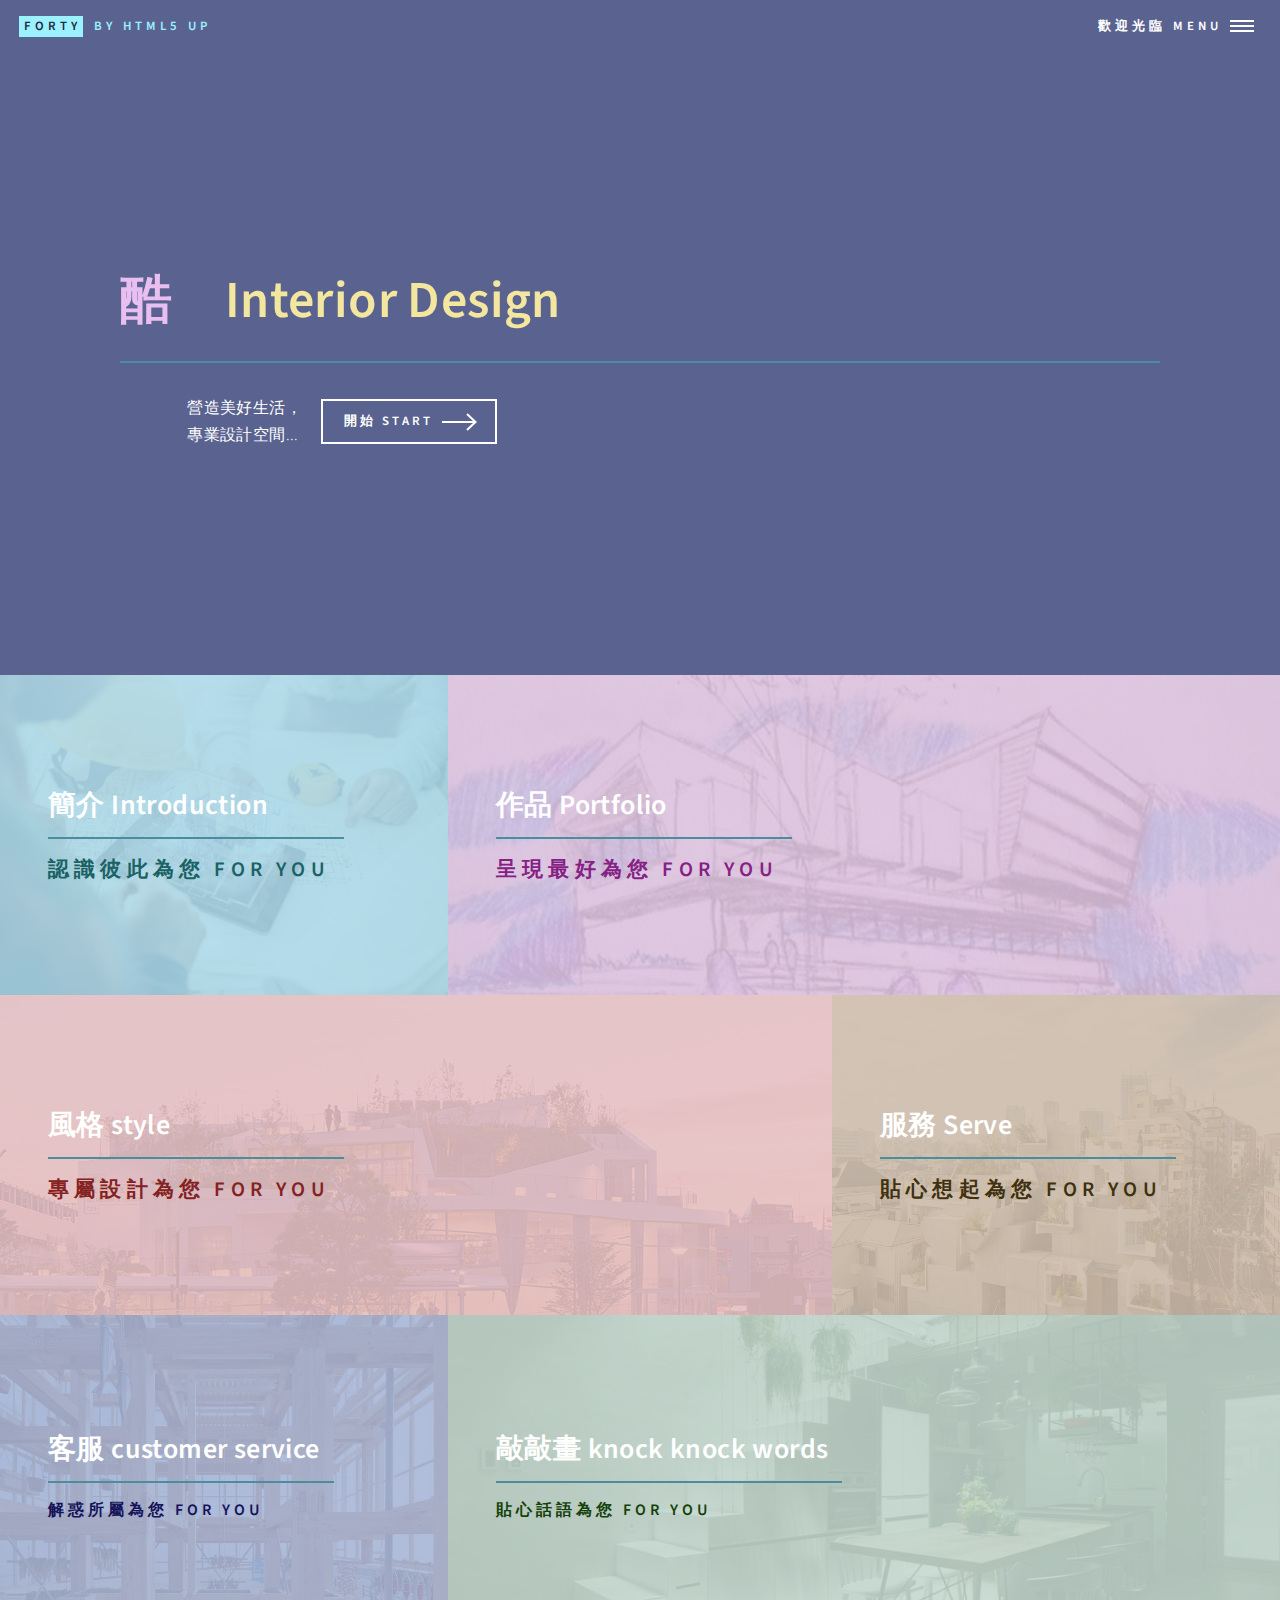
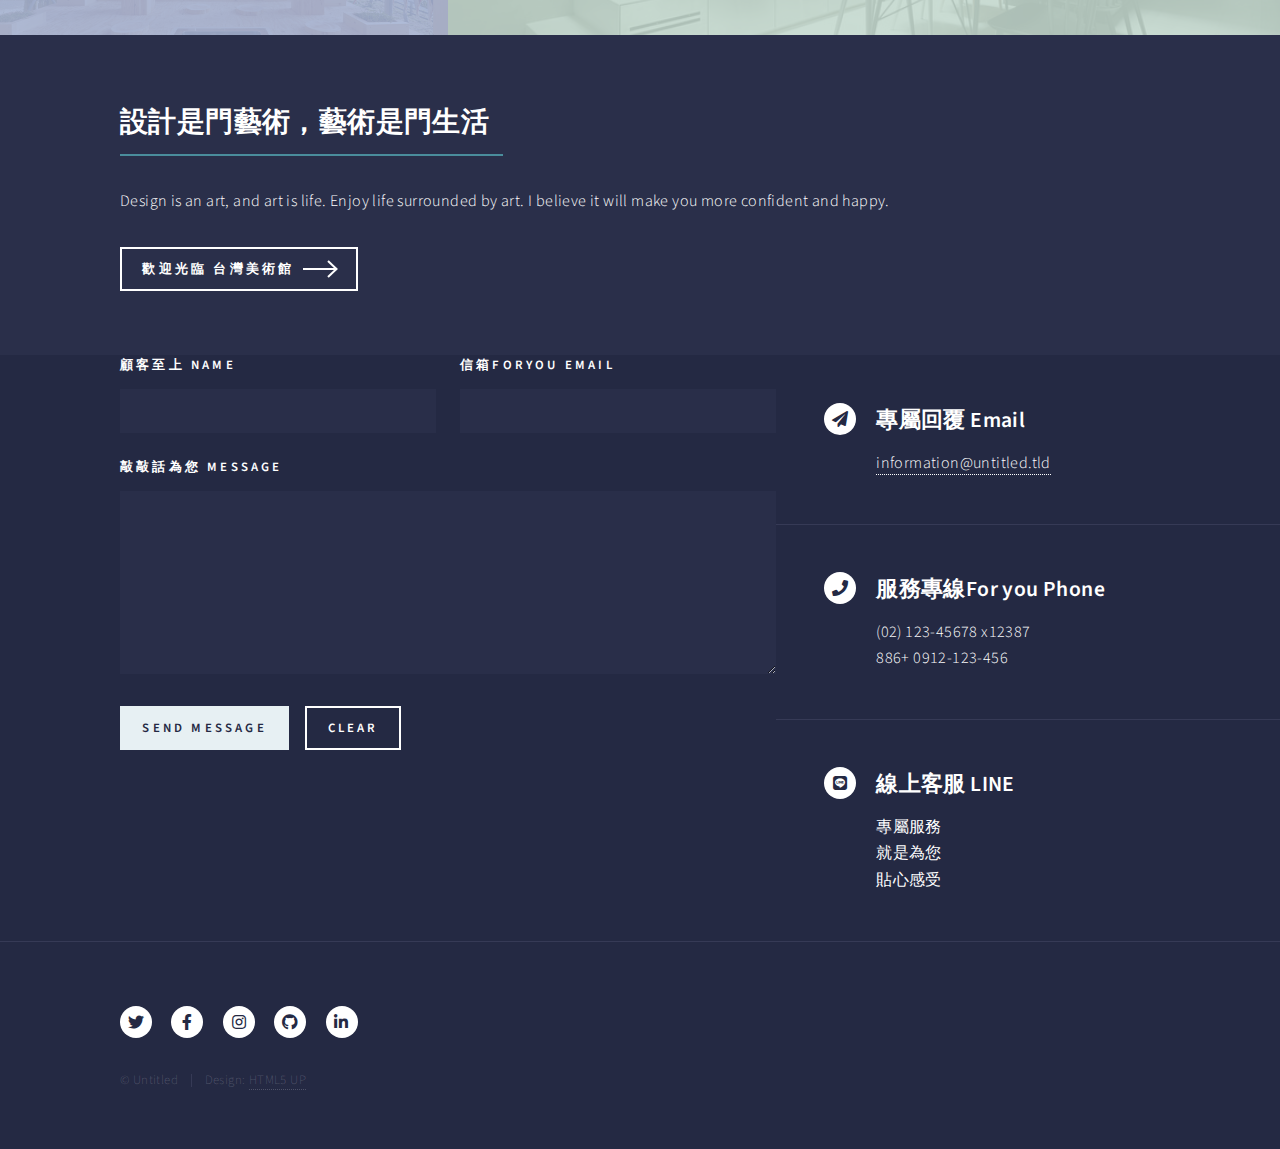
==== commit a0253dec: "0619-3" ====
--- a/index.html
+++ b/index.html
@@ -139,15 +139,15 @@
 								<form method="post" action="#">
 									<div class="fields">
 										<div class="field half">
-											<label for="name">姓名 Name</label>
+											<label for="name">顧客至上 Name</label>
 											<input type="text" name="name" id="name" />
 										</div>
 										<div class="field half">
-											<label for="email">信箱 Email</label>
+											<label for="email">信箱ForYou Email</label>
 											<input type="text" name="email" id="email" />
 										</div>
 										<div class="field">
-											<label for="message">留言 Message</label>
+											<label for="message">敲敲話為您 Message</label>
 											<textarea name="message" id="message" rows="6"></textarea>
 										</div>
 									</div>
@@ -160,25 +160,26 @@
 							<section class="split">
 								<section>
 									<div class="contact-method">
-										<span class="icon solid alt fa-envelope"></span>
-										<h3>Email</h3>
+										<span class="icon solid alt fa-paper-plane"></span>
+										<h3>專屬回覆 Email</h3>
 										<a href="#">information@untitled.tld</a>
 									</div>
 								</section>
 								<section>
 									<div class="contact-method">
 										<span class="icon solid alt fa-phone"></span>
-										<h3>Phone</h3>
-										<span>(000) 000-0000 x12387</span>
+										<h3>服務專線For you Phone</h3>
+										<span>(02) 123-45678 x12387<br />
+										886+ 0912-123-456<br/></span>
 									</div>
 								</section>
 								<section>
 									<div class="contact-method">
-										<span class="icon solid alt fa-home"></span>
-										<h3>Address</h3>
-										<span>1234 Somewhere Road #5432<br />
-										Nashville, TN 00000<br />
-										United States of America</span>
+										<span class="icon brands alt fa-line"></span>
+										<h3>線上客服 LINE</h3>
+										<span>專屬服務<br />
+										就是為您<br />
+										貼心感受</span>
 									</div>
 								</section>
 							</section>
--- a/assets/css/main.css
+++ b/assets/css/main.css
@@ -3533,9 +3533,21 @@
 		@media screen and (max-width: 1280px) {
 
 			#banner {
-				background-attachment: scroll;
-			}
-
+				background-image: url(https://i.giphy.com/media/v1.Y2lkPTc5MGI3NjExeHp6NDQyMnBuOWxmYjgwOXN2OTlwamFibnpzMTdnZmt4NDc5aXBzNCZlcD12MV9pbnRlcm5hbF9naWZfYnlfaWQmY3Q9Zw/l0K4kWJir91VEoa1W/giphy.webp)
+			}
+		}
+
+		@media screen and (max-width: 1000px) {
+
+				#banner {
+					background-image: url(https://i.giphy.com/media/v1.Y2lkPTc5MGI3NjExazF3ZmFmc2oxdXUyaXFlMDBvYXg4cHBkNGhkNGwxZW40eTY3bnQ4ZyZlcD12MV9pbnRlcm5hbF9naWZfYnlfaWQmY3Q9Zw/quuzDUI0T2dsni5hDD/giphy.webp)
+				}
+		}
+		@media screen and (max-width: 800px) {
+
+					#banner {
+						background-image: url(https://i.giphy.com/media/v1.Y2lkPTc5MGI3NjExM2I3cHBrZDBiNnVoMjQ4eGR5bWw2eWd5NjF5d2FsYnNhZWdoMDJwayZlcD12MV9pbnRlcm5hbF9naWZfYnlfaWQmY3Q9Zw/apbnzaN01uPJzkSiqs/giphy.webp)
+					}
 		}
 
 		@media screen and (max-width: 736px) {
@@ -3637,10 +3649,11 @@
 		}
 /*main*/
 
-    #main{
+    #two{
 		background-image: url(https://media1.giphy.com/media/v1.Y2lkPTc5MGI3NjExYnczb3M1aDRhdnoweWtpYW01a3d6dXpuYTMwbmF5aXR3YWFnYXBkbCZlcD12MV9pbnRlcm5hbF9naWZfYnlfaWQmY3Q9Zw/PQT2HigAI1HxaRXsPV/giphy.webp);
 		background-size: cover;
-
+		background-repeat: no-repeat;
+		background-position: center;
 	}			
 
 
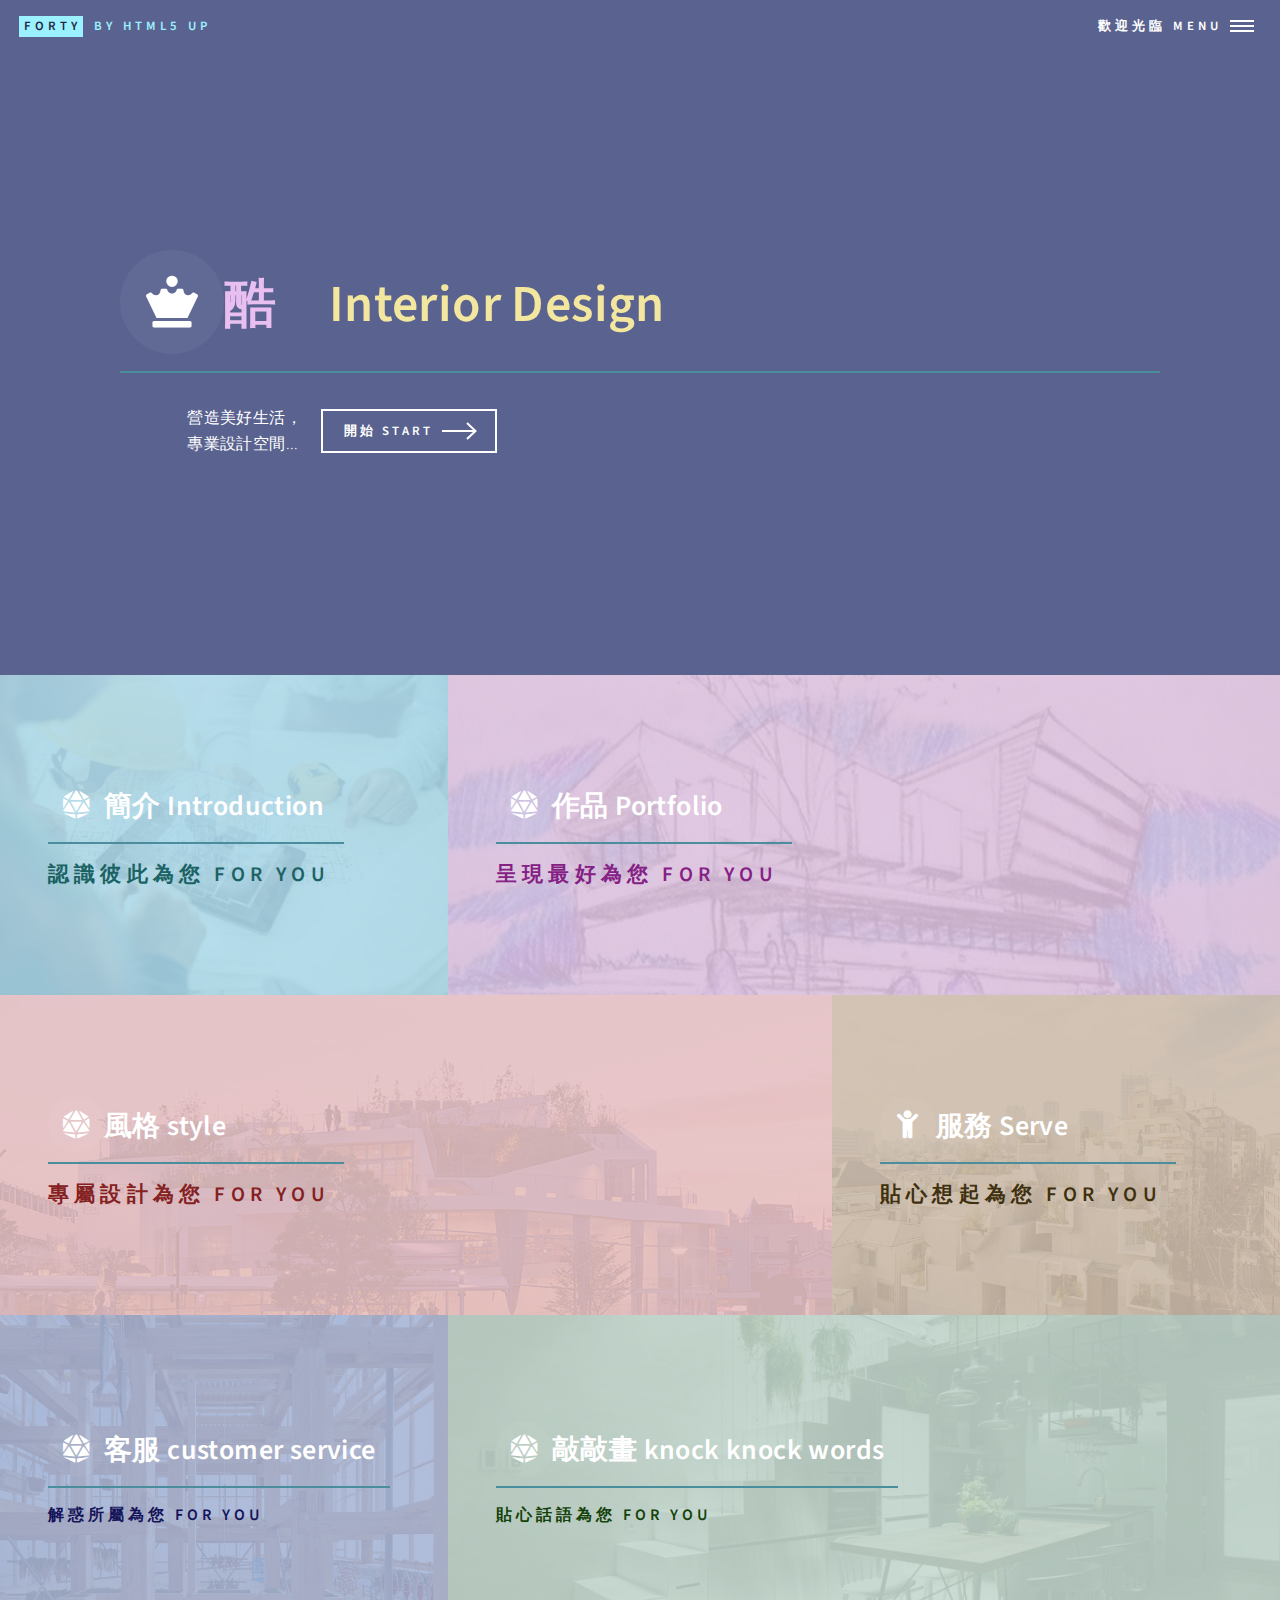
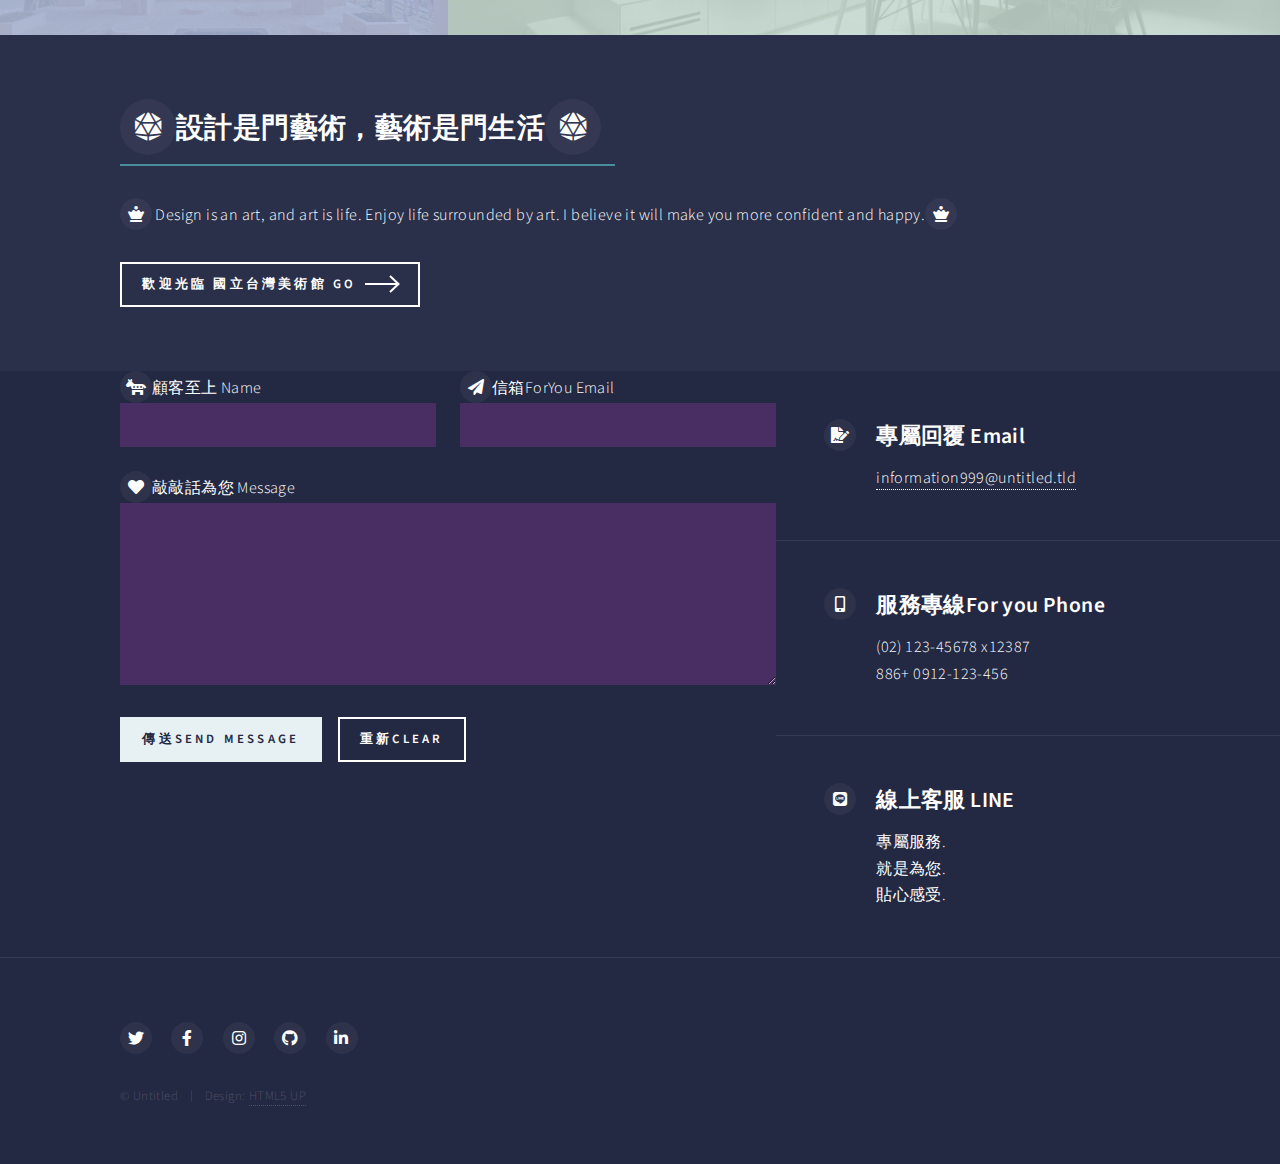
==== commit b0281b94: "0619-3" ====
--- a/index.html
+++ b/index.html
@@ -43,7 +43,7 @@
 					<section id="banner" class="major">
 						<div class="inner">
 							<header class="major">
-								<h1 style="color:rgb(243, 230, 159)"><span style="color: #e8bff0">酷</span>　Interior Design</h1>
+								<h1 style="color:rgb(243, 230, 159)"><span style="color: #e8bff0"><span class="icon solid alt fa-chess-queen"></span>酷</span>　Interior Design</h1>
 							</header>
 							<div class="content">
 								<p><h3 style="color:rgb(223, 154, 65);font-size:2em"></h3> 營造美好生活，<br />
@@ -65,7 +65,7 @@
 										<img src="images/pic01.jpg" alt="" />
 									</span>
 									<header class="major">
-										<h3 style="font-family:inherit"><span style="font: size em"><a href="landing.html" class="link">簡介 Introduction</a></h3>
+										<h3 style="font-family:inherit"><span style="font: size em"><a href="landing.html" class="link"><span class="icon solid alt fa-dice-d20"></span>簡介 Introduction</a></h3>
 										<p style="font-size: 1.3em;color: rgb(26, 98, 100);">認識彼此為您 for you</p>
 									</header>
 								</article>
@@ -74,7 +74,7 @@
 										<img src="images/pic02.jpg" alt="" />
 									</span>
 									<header class="major">
-										<h3 style="font-size:em"><a href="landing.html" class="link">作品 Portfolio</a></h3>
+										<h3 style="font-size:em"><a href="landing.html" class="link"><span class="icon solid alt fa-dice-d20"></span>作品 Portfolio</a></h3>
 										<p style="font-size: 1.3em;color: rgb(133, 33, 133);">呈現最好為您 for you</p>
 									</header>
 								</article>
@@ -83,7 +83,7 @@
 										<img style="width:40%;object-fit:cover" src="images/pic03.jpg" alt="" />
 									</span>
 									<header class="major">
-										<h3><a href="landing.html" class="link">風格 style</a></h3>
+										<h3><a href="landing.html" class="link"><span class="icon solid alt fa-dice-d20"></span>風格 style</a></h3>
 										<p style="font-size: 1.3em;color: rgb(133, 33, 33);">專屬設計為您 for you</p>
 									</header>
 								</article>
@@ -92,7 +92,7 @@
 										<img src="images/pic04.jpg" alt="" />
 									</span>
 									<header class="major">
-										<h3><a href="landing.html" class="link">服務 Serve</a></h3>
+										<h3><a href="landing.html" class="link"><span class="icon solid alt fa-child"></span>服務 Serve</a></h3>
 										<p style="font-size: 1.3em;color: rgb(63, 48, 14);">貼心想起為您 for you</p>
 									</header>
 								</article>
@@ -101,7 +101,7 @@
 										<img src="images/pic05.jpg" alt="" />
 									</span>
 									<header class="major">
-										<h3><a href="landing.html" class="link">客服 customer service</a></h3>
+										<h3><a href="landing.html" class="link"><span class="icon solid alt fa-dice-d20"></span>客服 customer service</a></h3>
 										<p style="font-size: 1em;color: rgb(21, 20, 90);">解惑所屬為您 for you</p>
 									</header>
 								</article>
@@ -110,7 +110,7 @@
 										<img src="images/pic06.jpg" alt="" />
 									</span>
 									<header class="major">
-										<h3><a href="landing.html" class="link">敲敲畫 knock knock words</a></h3>
+										<h3><a href="landing.html" class="link"><span class="icon solid alt fa-dice-d20"></span>敲敲畫 knock knock words</a></h3>
 										<p style="font-size: 1em;color: rgb(21, 66, 10);">貼心話語為您 for you</p>
 									</header>
 								</article>
@@ -120,12 +120,13 @@
 							<section id="two">
 								<div class="inner">
 									<header class="major">
-										<h2>設計是門藝術，藝術是門生活</h2>
+										<h2><span class="icon solid alt fa-dice-d20"></span>設計是門藝術，藝術是門生活<span class="icon solid alt fa-dice-d20"></span></h2>
 									</header>
 									<p>
-										Design is an art, and art is life. Enjoy life surrounded by art. I believe it will make you more confident and happy.</p>
+										<span class="icon solid alt fa-chess-queen"></span>
+										Design is an art, and art is life. Enjoy life surrounded by art. I believe it will make you more confident and happy.<span class="icon solid alt fa-chess-queen"></span></p>
 									<ul class="actions">
-										<li><a href="https://travel.taichung.gov.tw/zh-tw/attractions/intro/143" class="button next">歡迎光臨 台灣美術館</a></li>
+										<li><a href="https://travel.taichung.gov.tw/zh-tw/attractions/intro/143" class="button next">歡迎光臨 國立台灣美術館 GO</a></li>
 									</ul>
 								</div>
 							</section>
@@ -136,38 +137,49 @@
 					<section id="contact">
 						<div class="inner">
 							<section>
-								<form method="post" action="#">
+								<form method="post" action="#"  onsubmit="return mailto()">
 									<div class="fields">
 										<div class="field half">
-											<label for="name">顧客至上 Name</label>
+											<span class="icon solid alt fa-democrat">顧客至上 Name</label>
 											<input type="text" name="name" id="name" />
 										</div>
 										<div class="field half">
-											<label for="email">信箱ForYou Email</label>
+											<span class="icon solid alt fa-paper-plane">信箱ForYou Email</label>
 											<input type="text" name="email" id="email" />
 										</div>
 										<div class="field">
-											<label for="message">敲敲話為您 Message</label>
+											<span class="icon solid alt fa-heart">敲敲話為您 Message</label>
 											<textarea name="message" id="message" rows="6"></textarea>
 										</div>
 									</div>
 									<ul class="actions">
-										<li><input type="submit" value="Send Message" class="primary" /></li>
-										<li><input type="reset" value="Clear" /></li>
+										<li><input type="submit" value="傳送Send Message" class="primary" /></li>
+										<li><input type="reset" value="重新Clear" /></li>
 									</ul>
+
+									<script>
+										function mailto() {
+											name = document.getElementsByName('name')[0].value; // 把使用者輸入的名稱拿出來用
+											email = document.getElementsByName('email')[0].value; // 把使用者輸入的email拿出來用
+											message = document.getElementsByName('message')[0].value.replaceAll('\n', '%0D%0A'); // 把使用者輸入的內容拿出來用
+											window.location.href = "mailto:xxxxxxxxxx@gmail.com?subject=顧客客服疑問 &body=您好, 我是" + name + ":%0D%0A" + message;
+											return false;
+										}
+									</script>	
+
 								</form>
 							</section>
 							<section class="split">
 								<section>
 									<div class="contact-method">
-										<span class="icon solid alt fa-paper-plane"></span>
+										<span class="icon solid alt fa-file-signature"></span>
 										<h3>專屬回覆 Email</h3>
-										<a href="#">information@untitled.tld</a>
+										<a href="#">information999@untitled.tld</a>
 									</div>
 								</section>
 								<section>
 									<div class="contact-method">
-										<span class="icon solid alt fa-phone"></span>
+										<span class="icon solid alt fa-mobile-alt"></span>
 										<h3>服務專線For you Phone</h3>
 										<span>(02) 123-45678 x12387<br />
 										886+ 0912-123-456<br/></span>
@@ -177,9 +189,9 @@
 									<div class="contact-method">
 										<span class="icon brands alt fa-line"></span>
 										<h3>線上客服 LINE</h3>
-										<span>專屬服務<br />
-										就是為您<br />
-										貼心感受</span>
+										<span>專屬服務.<br />
+										就是為您.<br />
+										貼心感受.</span>
 									</div>
 								</section>
 							</section>
--- a/assets/css/main.css
+++ b/assets/css/main.css
@@ -1911,7 +1911,7 @@
 		-webkit-appearance: none;
 		-ms-appearance: none;
 		appearance: none;
-		background: rgba(212, 212, 255, 0.035);
+		background: rgba(179, 60, 190, 0.26); /*更改背景色*/
 		border: none;
 		border-radius: 0;
 		color: inherit;
@@ -2133,9 +2133,9 @@
 		}
 
 		.icon.alt:before {
-			background-color: #ffffff;
-			border-radius: 100%;
-			color: #242943;
+			background-color: #ffffff0c;
+			border-radius: 50%;
+			color: #ffffff;
 			display: inline-block;
 			height: 2em;
 			line-height: 2em;
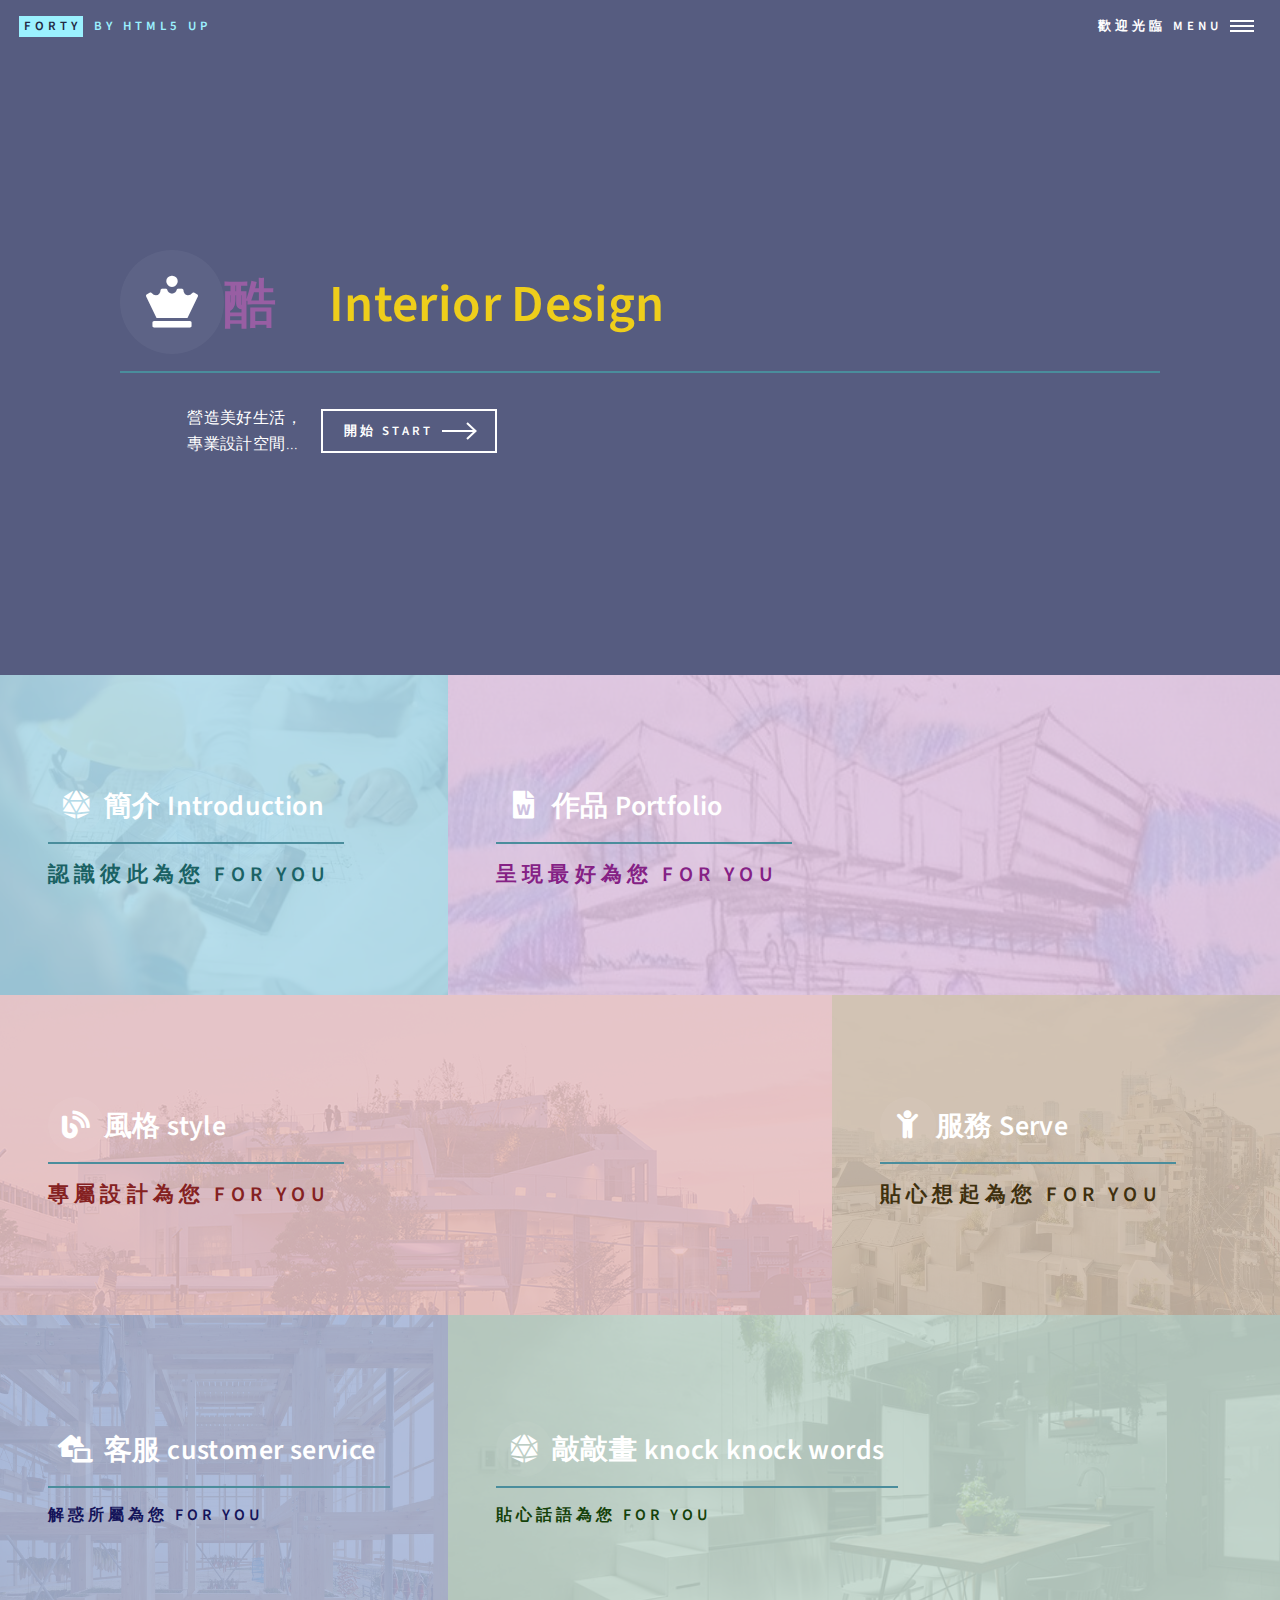
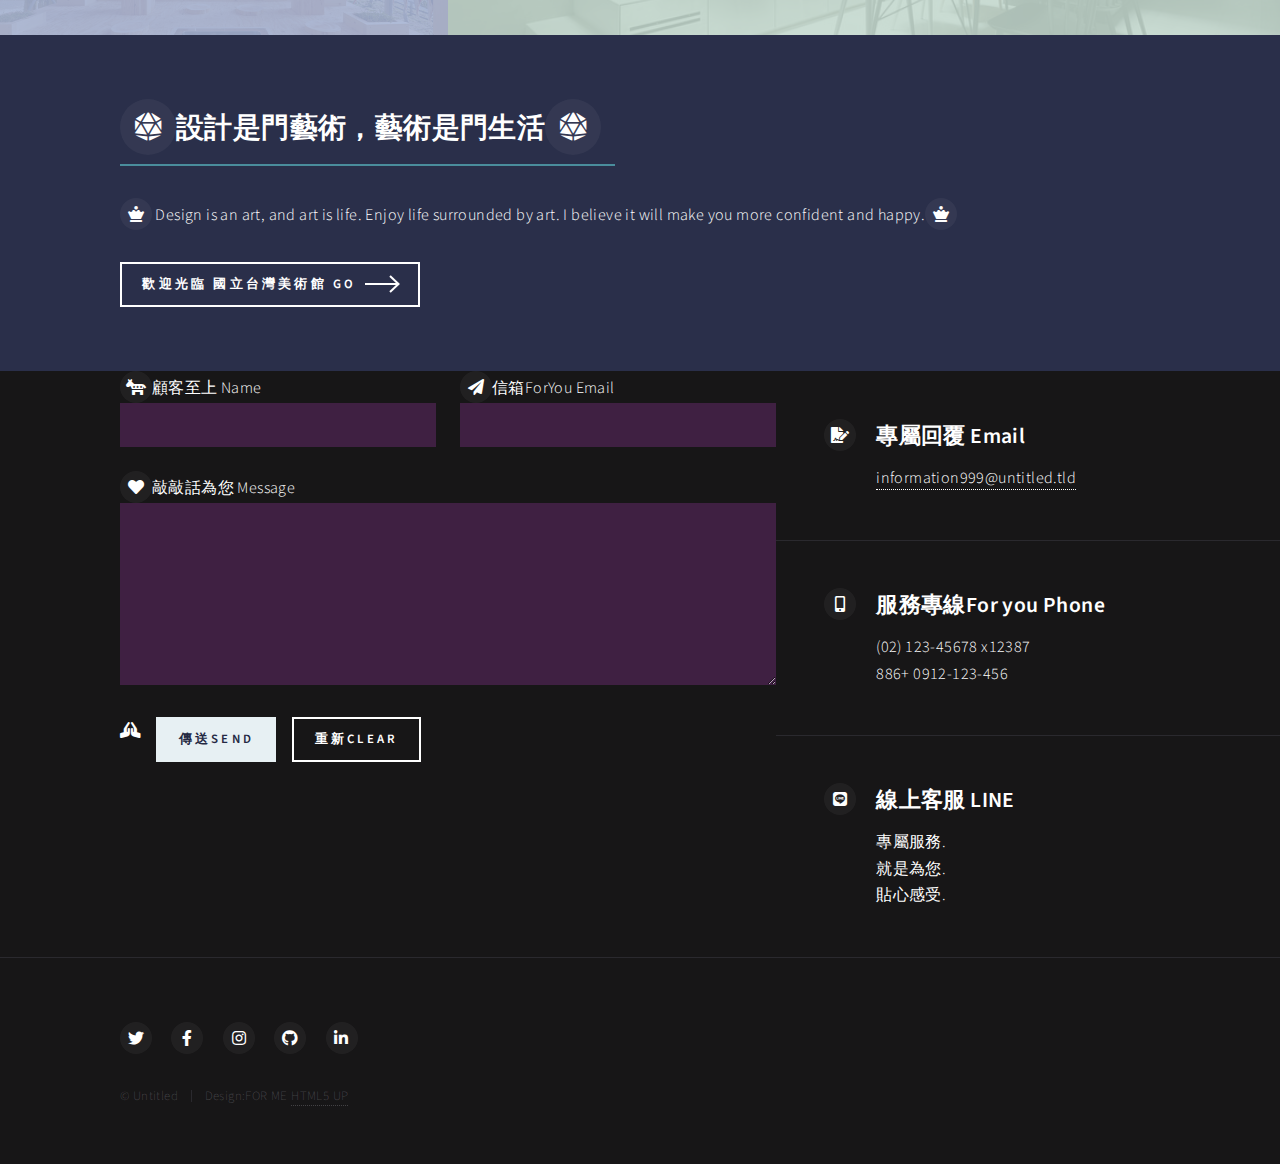
==== commit 789cf710: "0619-6" ====
--- a/index.html
+++ b/index.html
@@ -43,7 +43,7 @@
 					<section id="banner" class="major">
 						<div class="inner">
 							<header class="major">
-								<h1 style="color:rgb(243, 230, 159)"><span style="color: #e8bff0"><span class="icon solid alt fa-chess-queen"></span>酷</span>　Interior Design</h1>
+								<h1 style="color:rgb(238, 206, 27)"><span style="color: #985ea3"><span class="icon solid alt fa-chess-queen"></span>酷</span>　Interior Design</h1>
 							</header>
 							<div class="content">
 								<p><h3 style="color:rgb(223, 154, 65);font-size:2em"></h3> 營造美好生活，<br />
@@ -74,7 +74,7 @@
 										<img src="images/pic02.jpg" alt="" />
 									</span>
 									<header class="major">
-										<h3 style="font-size:em"><a href="landing.html" class="link"><span class="icon solid alt fa-dice-d20"></span>作品 Portfolio</a></h3>
+										<h3 style="font-size:em"><a href="landing.html" class="link"><span class="icon solid alt fa-file-word"></span>作品 Portfolio</a></h3>
 										<p style="font-size: 1.3em;color: rgb(133, 33, 133);">呈現最好為您 for you</p>
 									</header>
 								</article>
@@ -83,7 +83,7 @@
 										<img style="width:40%;object-fit:cover" src="images/pic03.jpg" alt="" />
 									</span>
 									<header class="major">
-										<h3><a href="landing.html" class="link"><span class="icon solid alt fa-dice-d20"></span>風格 style</a></h3>
+										<h3><a href="landing.html" class="link"><span class="icon solid alt fa-blog"></span>風格 style</a></h3>
 										<p style="font-size: 1.3em;color: rgb(133, 33, 33);">專屬設計為您 for you</p>
 									</header>
 								</article>
@@ -101,7 +101,7 @@
 										<img src="images/pic05.jpg" alt="" />
 									</span>
 									<header class="major">
-										<h3><a href="landing.html" class="link"><span class="icon solid alt fa-dice-d20"></span>客服 customer service</a></h3>
+										<h3><a href="landing.html" class="link"><span class="icon solid alt fa-laptop-house"></span>客服 customer service</a></h3>
 										<p style="font-size: 1em;color: rgb(21, 20, 90);">解惑所屬為您 for you</p>
 									</header>
 								</article>
@@ -153,8 +153,9 @@
 										</div>
 									</div>
 									<ul class="actions">
-										<li><input type="submit" value="傳送Send Message" class="primary" /></li>
-										<li><input type="reset" value="重新Clear" /></li>
+										<li><span class="icon solid fa-praying-hands" onclick="mailto()"></span></li>
+										<li><input type="submit" value="傳送SEND" class="primary"></input></li>
+										<li><input type="reset" value="重新CLEAR" /></li>
 									</ul>
 
 									<script>
@@ -203,13 +204,13 @@
 						<div class="inner">
 							<ul class="icons">
 								<li><a href="#" class="icon brands alt fa-twitter"><span class="label">Twitter</span></a></li>
-								<li><a href="#" class="icon brands alt fa-facebook-f"><span class="label">Facebook</span></a></li>
+								<li><a href="https://www.facebook.com/ntmofa/?locale=zh_TW" class="icon brands alt fa-facebook-f"><span class="label">Facebook</span></a></li>
 								<li><a href="#" class="icon brands alt fa-instagram"><span class="label">Instagram</span></a></li>
 								<li><a href="#" class="icon brands alt fa-github"><span class="label">GitHub</span></a></li>
 								<li><a href="#" class="icon brands alt fa-linkedin-in"><span class="label">LinkedIn</span></a></li>
 							</ul>
 							<ul class="copyright">
-								<li>&copy; Untitled</li><li>Design: <a href="https://html5up.net">HTML5 UP</a></li>
+								<li>&copy; Untitled</li><li>Design:FOR ME <a href="https://html5up.net">HTML5 UP</a></li>
 							</ul>
 						</div>
 					</footer>
--- a/assets/css/main.css
+++ b/assets/css/main.css
@@ -99,7 +99,7 @@
 	}
 
 	body {
-		background: #242943;
+		background: #0e0d0ff6; /*更改底部背景*/
 	}
 
 		body.is-preload *, body.is-preload *:before, body.is-preload *:after {
@@ -3533,14 +3533,14 @@
 		@media screen and (max-width: 1280px) {
 
 			#banner {
-				background-image: url(https://i.giphy.com/media/v1.Y2lkPTc5MGI3NjExeHp6NDQyMnBuOWxmYjgwOXN2OTlwamFibnpzMTdnZmt4NDc5aXBzNCZlcD12MV9pbnRlcm5hbF9naWZfYnlfaWQmY3Q9Zw/l0K4kWJir91VEoa1W/giphy.webp)
+				background-image: url(https://i.giphy.com/media/v1.Y2lkPTc5MGI3NjExOHp1ejN0Z2F1OGt6OG5wcmhjNmZ0N3NoZTZqbHAxbDhqejdpYm1lNCZlcD12MV9pbnRlcm5hbF9naWZfYnlfaWQmY3Q9Zw/KJguq9IjQVGYU/giphy.webp)
 			}
 		}
 
 		@media screen and (max-width: 1000px) {
 
 				#banner {
-					background-image: url(https://i.giphy.com/media/v1.Y2lkPTc5MGI3NjExazF3ZmFmc2oxdXUyaXFlMDBvYXg4cHBkNGhkNGwxZW40eTY3bnQ4ZyZlcD12MV9pbnRlcm5hbF9naWZfYnlfaWQmY3Q9Zw/quuzDUI0T2dsni5hDD/giphy.webp)
+					background-image: url(https://i.giphy.com/media/v1.Y2lkPTc5MGI3NjExMmhhMHhwMHF3MXo1cmU5a2c4c296MjU1YnVremFrNjJybWExa3FsNiZlcD12MV9pbnRlcm5hbF9naWZfYnlfaWQmY3Q9Zw/26hirTKDNSU5QRhrW/giphy.webp)
 				}
 		}
 		@media screen and (max-width: 800px) {
@@ -3965,4 +3965,15 @@
 			transform: none;
 			opacity: 1;
 			visibility: visible;
-		}+		}
+
+.my-btn {
+	display: flex;
+	width: 120px;
+	height: 44px;
+	background-color: white;
+	color:#242943;
+	align-items:center;
+	justify-content: center;
+	border-radius: 1px;
+}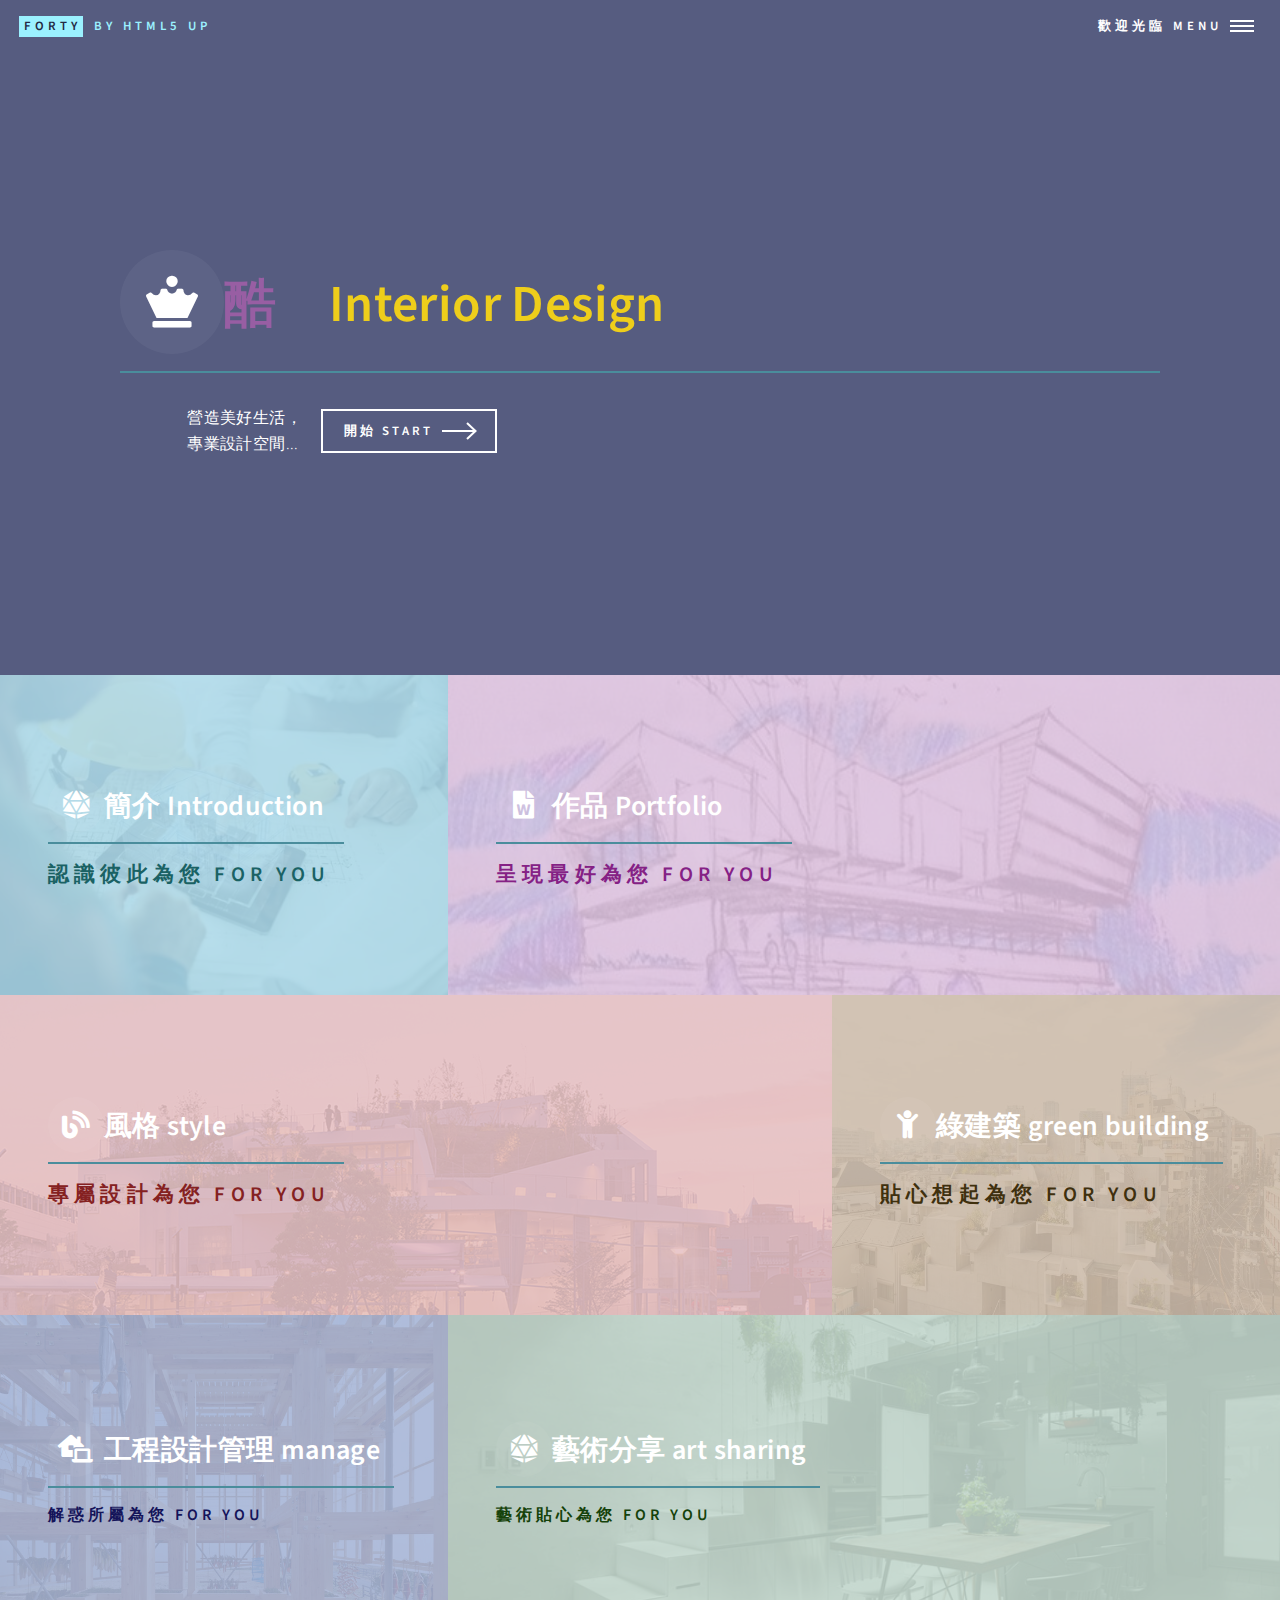
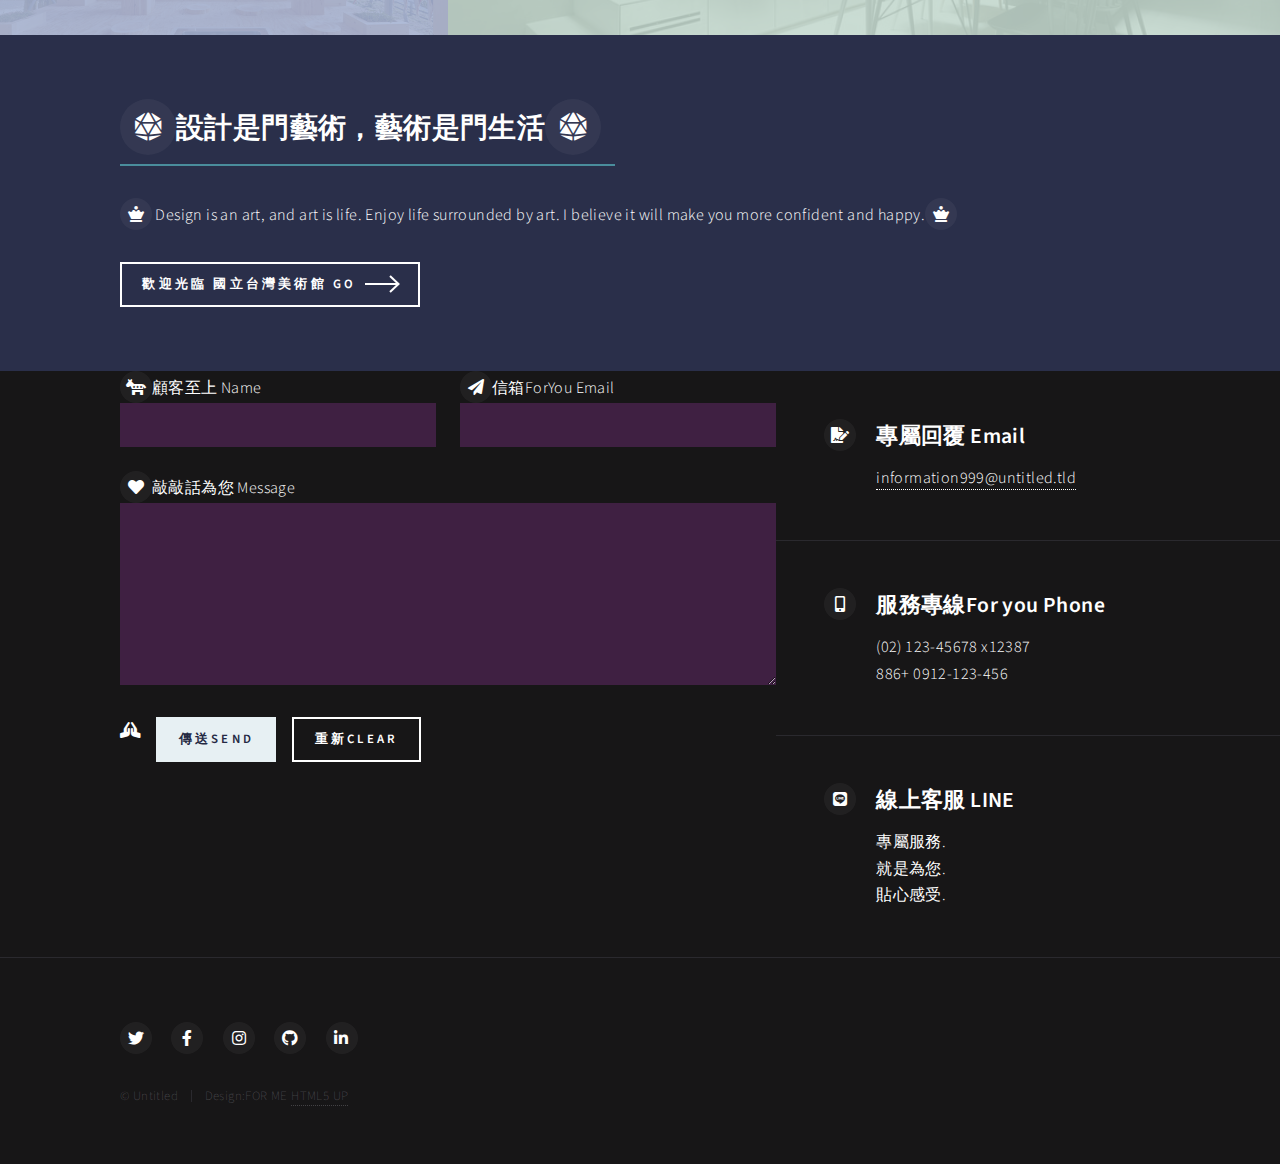
==== commit 67a8fb2c: "0620-1" ====
--- a/index.html
+++ b/index.html
@@ -65,7 +65,7 @@
 										<img src="images/pic01.jpg" alt="" />
 									</span>
 									<header class="major">
-										<h3 style="font-family:inherit"><span style="font: size em"><a href="landing.html" class="link"><span class="icon solid alt fa-dice-d20"></span>簡介 Introduction</a></h3>
+										<h3 style="font-family:inherit"><span style="font: size em"><a href="1簡介.html" class="link"><span class="icon solid alt fa-dice-d20"></span>簡介 Introduction</a></h3>
 										<p style="font-size: 1.3em;color: rgb(26, 98, 100);">認識彼此為您 for you</p>
 									</header>
 								</article>
@@ -74,7 +74,7 @@
 										<img src="images/pic02.jpg" alt="" />
 									</span>
 									<header class="major">
-										<h3 style="font-size:em"><a href="landing.html" class="link"><span class="icon solid alt fa-file-word"></span>作品 Portfolio</a></h3>
+										<h3 style="font-size:em"><a href="2作品.html" class="link"><span class="icon solid alt fa-file-word"></span>作品 Portfolio</a></h3>
 										<p style="font-size: 1.3em;color: rgb(133, 33, 133);">呈現最好為您 for you</p>
 									</header>
 								</article>
@@ -83,7 +83,7 @@
 										<img style="width:40%;object-fit:cover" src="images/pic03.jpg" alt="" />
 									</span>
 									<header class="major">
-										<h3><a href="landing.html" class="link"><span class="icon solid alt fa-blog"></span>風格 style</a></h3>
+										<h3><a href="3風格.html" class="link"><span class="icon solid alt fa-blog"></span>風格 style</a></h3>
 										<p style="font-size: 1.3em;color: rgb(133, 33, 33);">專屬設計為您 for you</p>
 									</header>
 								</article>
@@ -92,7 +92,7 @@
 										<img src="images/pic04.jpg" alt="" />
 									</span>
 									<header class="major">
-										<h3><a href="landing.html" class="link"><span class="icon solid alt fa-child"></span>服務 Serve</a></h3>
+										<h3><a href="4綠建築.html" class="link"><span class="icon solid alt fa-child"></span>綠建築 green building</a></h3>
 										<p style="font-size: 1.3em;color: rgb(63, 48, 14);">貼心想起為您 for you</p>
 									</header>
 								</article>
@@ -101,7 +101,7 @@
 										<img src="images/pic05.jpg" alt="" />
 									</span>
 									<header class="major">
-										<h3><a href="landing.html" class="link"><span class="icon solid alt fa-laptop-house"></span>客服 customer service</a></h3>
+										<h3><a href="5客服.html" class="link"><span class="icon solid alt fa-laptop-house"></span>工程設計管理 manage</a></h3>
 										<p style="font-size: 1em;color: rgb(21, 20, 90);">解惑所屬為您 for you</p>
 									</header>
 								</article>
@@ -110,8 +110,8 @@
 										<img src="images/pic06.jpg" alt="" />
 									</span>
 									<header class="major">
-										<h3><a href="landing.html" class="link"><span class="icon solid alt fa-dice-d20"></span>敲敲畫 knock knock words</a></h3>
-										<p style="font-size: 1em;color: rgb(21, 66, 10);">貼心話語為您 for you</p>
+										<h3><a href="6敲敲畫.html" class="link"><span class="icon solid alt fa-dice-d20"></span>藝術分享 art sharing</a></h3>
+										<p style="font-size: 1em;color: rgb(21, 66, 10);">藝術貼心為您 for you</p>
 									</header>
 								</article>
 							</section>
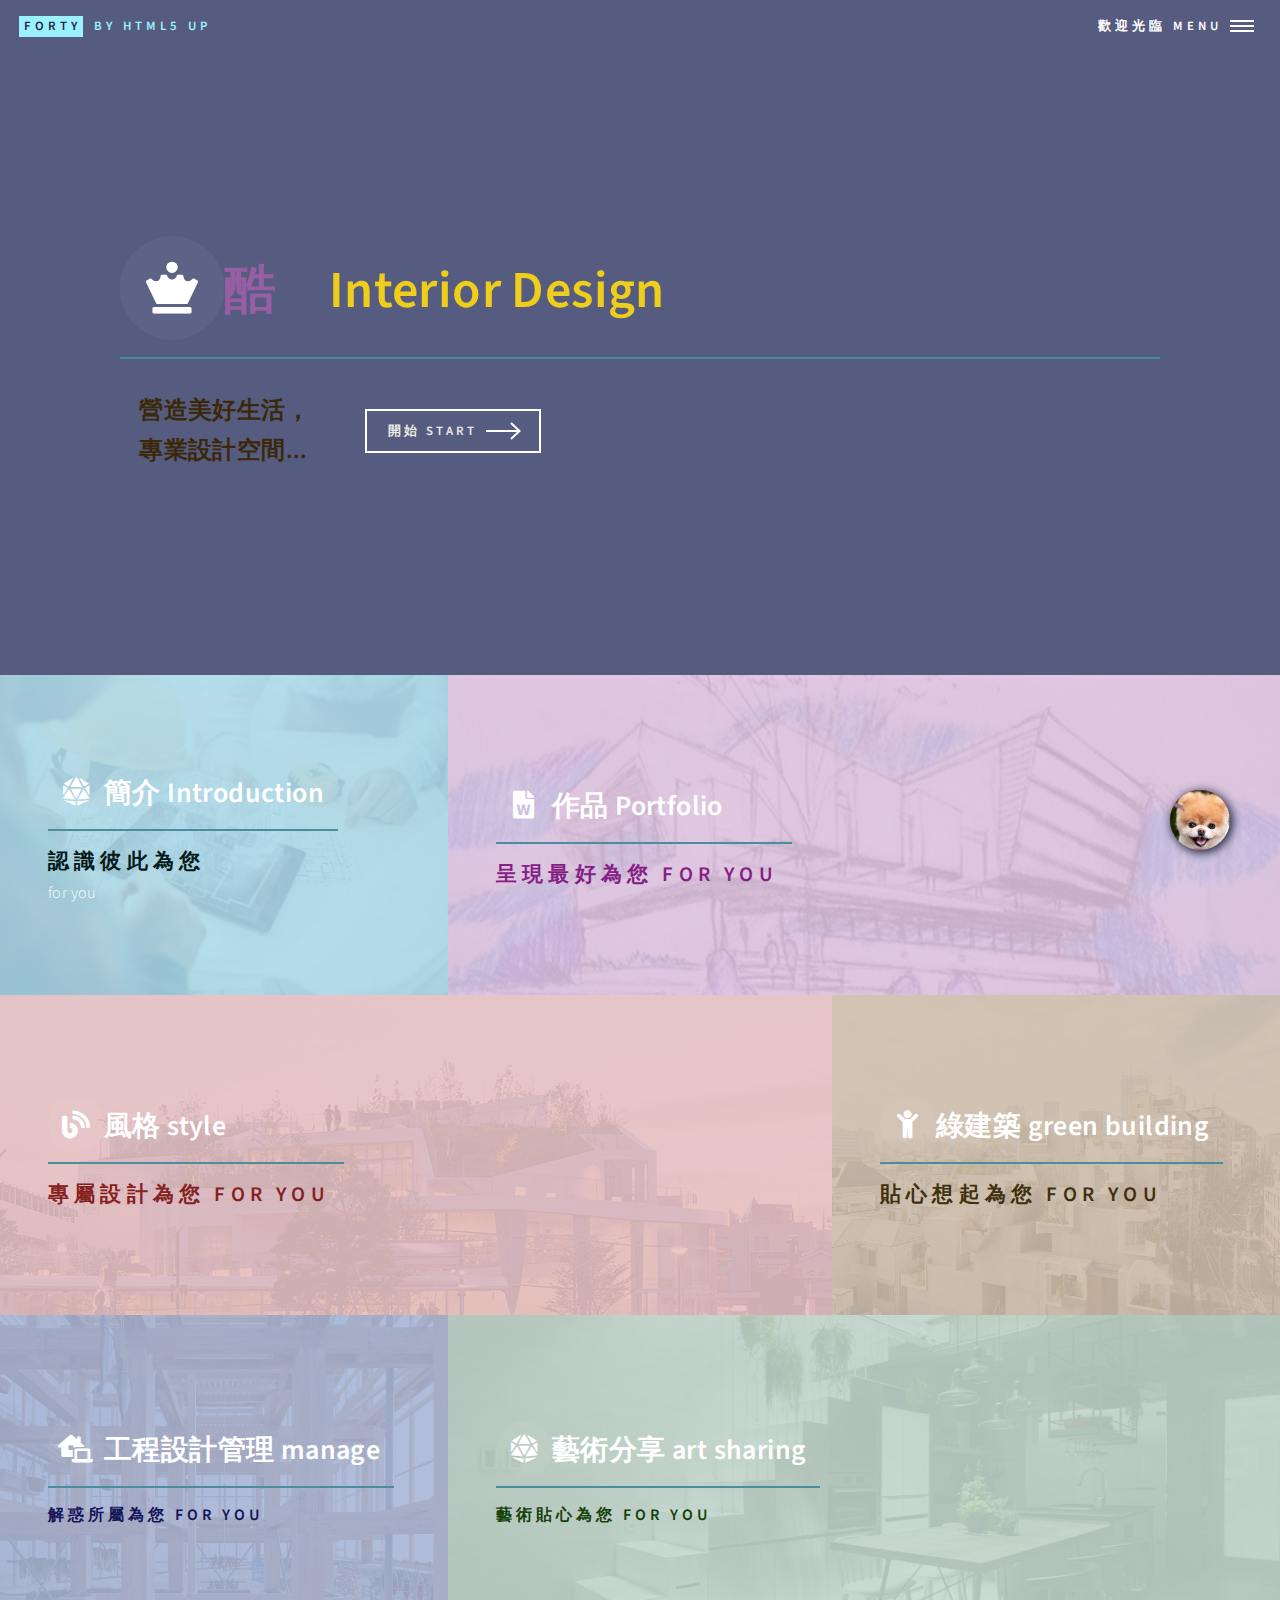
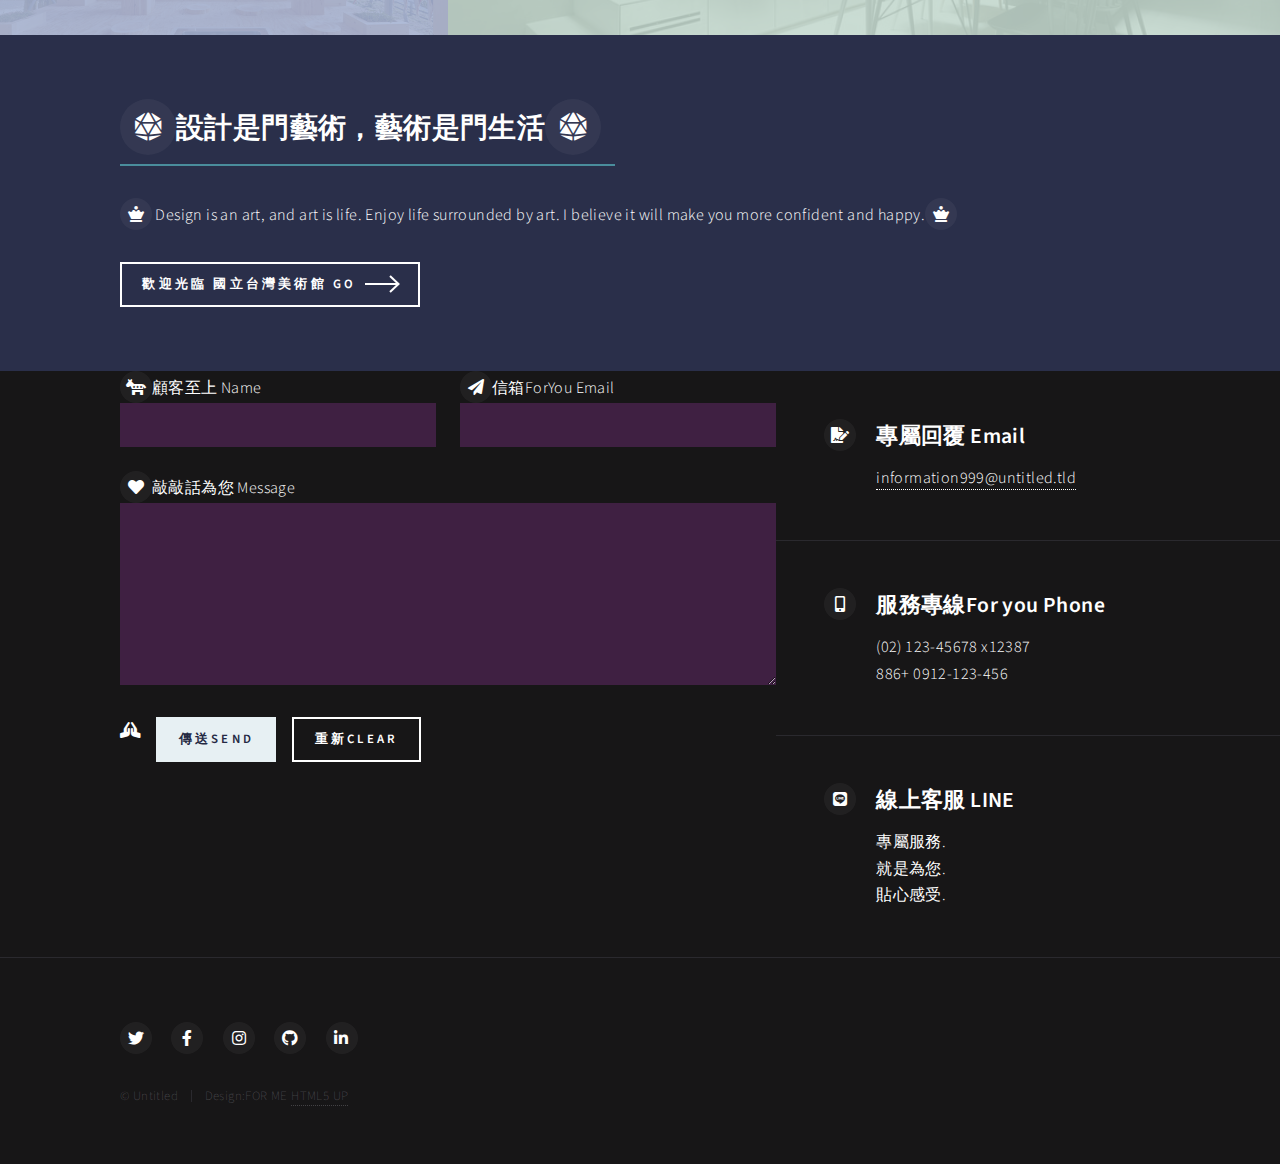
==== commit bcbdf077: "0621-1" ====
--- a/index.html
+++ b/index.html
@@ -11,9 +11,14 @@
 		<meta name="viewport" content="width=device-width, initial-scale=1, user-scalable=no" />
 		<link rel="stylesheet" href="assets/css/main.css" />
 		<noscript><link rel="stylesheet" href="assets/css/noscript.css" /></noscript>
+		<link
+    rel="stylesheet"
+    href="https://cdnjs.cloudflare.com/ajax/libs/animate.css/4.1.1/animate.min.css"
+  />
 	</head>
 	<body class="is-preload">
-
+<!-- <a href="#footer" class="back-btn">🢁</a> -->
+<a href="#footer" class="back-btn"><img class="back-img" src="images/dog.jpg" /></a>
 		<!-- Wrapper -->
 			<div id="wrapper">
 
@@ -46,10 +51,10 @@
 								<h1 style="color:rgb(238, 206, 27)"><span style="color: #985ea3"><span class="icon solid alt fa-chess-queen"></span>酷</span>　Interior Design</h1>
 							</header>
 							<div class="content">
-								<p><h3 style="color:rgb(223, 154, 65);font-size:2em"></h3> 營造美好生活，<br />
-									專業設計空間...</p>
+								<p><h3 style="color:rgb(59, 40, 8);font-size:1.5em" class="animate__animated animate__backInDown animate__infinite animate__delay-4s"> 營造美好生活，<br />
+									專業設計空間...</h3></p>
 								<ul class="actions">
-									<li><a href="#one" class="button next scrolly">開始 Start</a></li>
+									<li><a href="#one" class="button next scrolly" style="color: rgb(235, 234, 225);">開始 Start</a></li>
 								</ul>
 							</div>
 						</div>
@@ -65,8 +70,8 @@
 										<img src="images/pic01.jpg" alt="" />
 									</span>
 									<header class="major">
-										<h3 style="font-family:inherit"><span style="font: size em"><a href="1簡介.html" class="link"><span class="icon solid alt fa-dice-d20"></span>簡介 Introduction</a></h3>
-										<p style="font-size: 1.3em;color: rgb(26, 98, 100);">認識彼此為您 for you</p>
+										<h3 style="font-family:inherit" class="kk"><span style="font: size em"><a href="1簡介.html" class="link"><span class="icon solid alt fa-dice-d20"></span>簡介 Introduction</a></h3>
+										<p style="font-size: 1.3em;color: rgb(3, 26, 27);"class="animate__animated animate__backInDown">認識彼此為您</p>for you</p>
 									</header>
 								</article>
 								<article>
@@ -75,7 +80,7 @@
 									</span>
 									<header class="major">
 										<h3 style="font-size:em"><a href="2作品.html" class="link"><span class="icon solid alt fa-file-word"></span>作品 Portfolio</a></h3>
-										<p style="font-size: 1.3em;color: rgb(133, 33, 133);">呈現最好為您 for you</p>
+										<p style="font-size: 1.3em;color: rgb(133, 33, 133);class=kk">呈現最好為您 for you</p>
 									</header>
 								</article>
 								<article>
--- a/assets/css/main.css
+++ b/assets/css/main.css
@@ -3976,4 +3976,33 @@
 	align-items:center;
 	justify-content: center;
 	border-radius: 1px;
+}
+.back-btn {
+	position: fixed;
+	right: 50px;
+	bottom: 50px;
+	z-index: 10;
+	text-decoration: none;
+	border-bottom: 0;
+	background-color: brown;
+	width: 60px;
+	height: 60px;
+	border-radius: 50px;
+	display: flex;
+	justify-content: center;
+	align-items: center;
+	box-shadow: 2px 2px 10px 1px #242943;
+	font-size: 1.2em;
+
+	overflow: hidden;
+}
+
+.back-img {
+	width: 100%;
+	height: 100%;
+}
+
+.kk:hover {
+	color: red;
+	font-size: 2em;
 }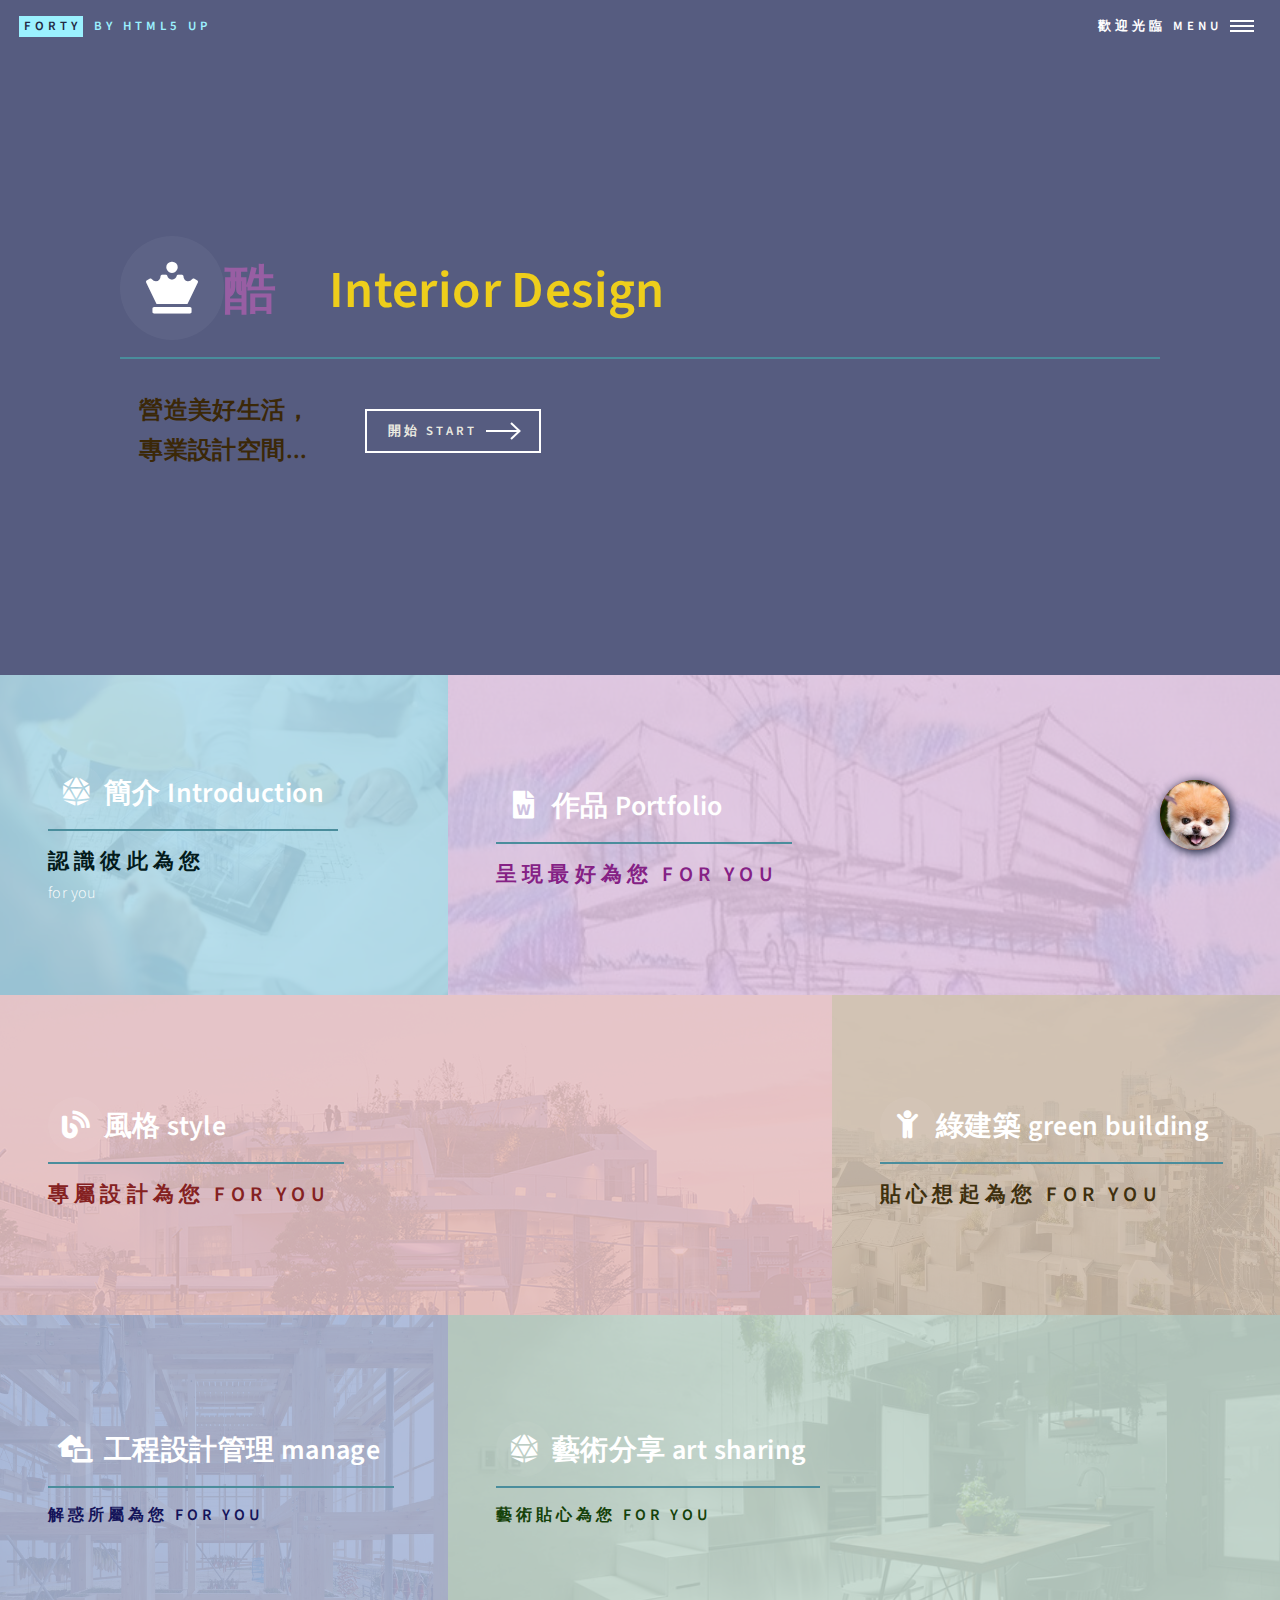
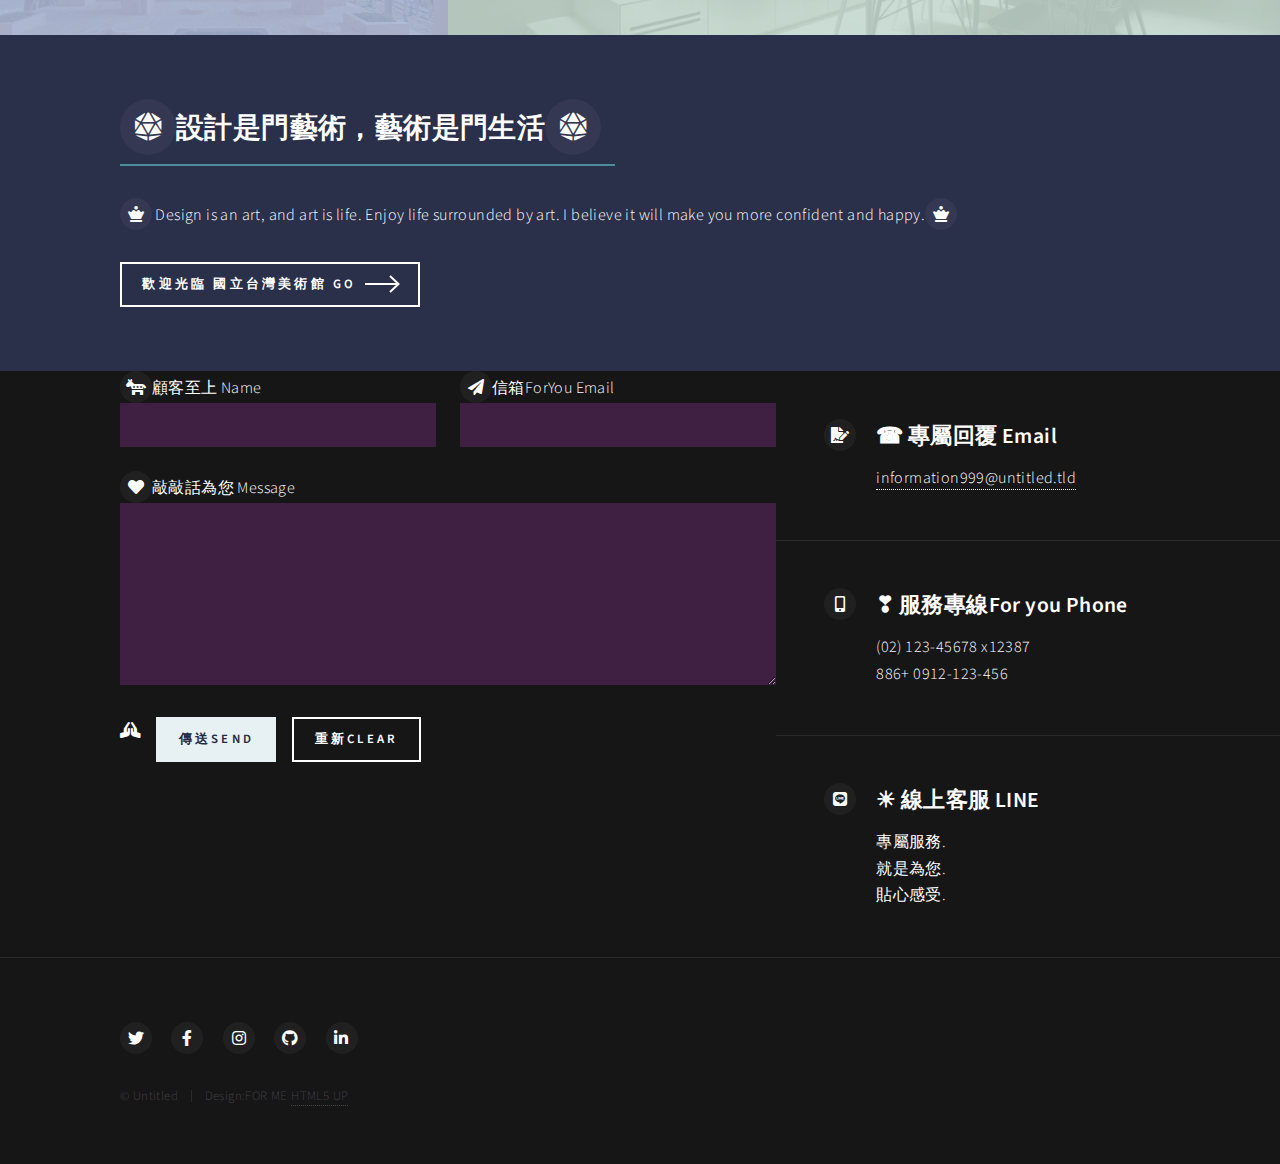
==== commit a532feac: "0621-2" ====
--- a/index.html
+++ b/index.html
@@ -70,7 +70,7 @@
 										<img src="images/pic01.jpg" alt="" />
 									</span>
 									<header class="major">
-										<h3 style="font-family:inherit" class="kk"><span style="font: size em"><a href="1簡介.html" class="link"><span class="icon solid alt fa-dice-d20"></span>簡介 Introduction</a></h3>
+										<h3 style="font-family:inherit"><span style="font: size em"><a href="1簡介.html" class="link"><span class="icon solid alt fa-dice-d20 kk">簡介 Introduction</span></a></h3>
 										<p style="font-size: 1.3em;color: rgb(3, 26, 27);"class="animate__animated animate__backInDown">認識彼此為您</p>for you</p>
 									</header>
 								</article>
@@ -131,7 +131,7 @@
 										<span class="icon solid alt fa-chess-queen"></span>
 										Design is an art, and art is life. Enjoy life surrounded by art. I believe it will make you more confident and happy.<span class="icon solid alt fa-chess-queen"></span></p>
 									<ul class="actions">
-										<li><a href="https://travel.taichung.gov.tw/zh-tw/attractions/intro/143" class="button next">歡迎光臨 國立台灣美術館 GO</a></li>
+										<li><a href="https://travel.taichung.gov.tw/zh-tw/attractions/intro/143" class="button next kk">歡迎光臨 國立台灣美術館 GO</a></li>
 									</ul>
 								</div>
 							</section>
@@ -145,7 +145,7 @@
 								<form method="post" action="#"  onsubmit="return mailto()">
 									<div class="fields">
 										<div class="field half">
-											<span class="icon solid alt fa-democrat">顧客至上 Name</label>
+											<span class="icon solid alt fa-democrat ">顧客至上 Name</label>
 											<input type="text" name="name" id="name" />
 										</div>
 										<div class="field half">
@@ -159,7 +159,7 @@
 									</div>
 									<ul class="actions">
 										<li><span class="icon solid fa-praying-hands" onclick="mailto()"></span></li>
-										<li><input type="submit" value="傳送SEND" class="primary"></input></li>
+										<li><input type="submit" value="傳送SEND" class="primary kk"></input></li>
 										<li><input type="reset" value="重新CLEAR" /></li>
 									</ul>
 
@@ -178,15 +178,15 @@
 							<section class="split">
 								<section>
 									<div class="contact-method">
-										<span class="icon solid alt fa-file-signature"></span>
-										<h3>專屬回覆 Email</h3>
+										<span class="icon solid alt fa-file-signature kk"></span>
+										<h3 class="kk"> ☎︎ 專屬回覆 Email</h3>
 										<a href="#">information999@untitled.tld</a>
 									</div>
 								</section>
 								<section>
 									<div class="contact-method">
 										<span class="icon solid alt fa-mobile-alt"></span>
-										<h3>服務專線For you Phone</h3>
+										<h3 class="kk">❣︎ 服務專線For you Phone</h3>
 										<span>(02) 123-45678 x12387<br />
 										886+ 0912-123-456<br/></span>
 									</div>
@@ -194,8 +194,8 @@
 								<section>
 									<div class="contact-method">
 										<span class="icon brands alt fa-line"></span>
-										<h3>線上客服 LINE</h3>
-										<span>專屬服務.<br />
+										<h3 class="kk">☀︎ 線上客服 LINE</h3>
+										<span >專屬服務.<br />
 										就是為您.<br />
 										貼心感受.</span>
 									</div>
--- a/assets/css/main.css
+++ b/assets/css/main.css
@@ -3985,8 +3985,8 @@
 	text-decoration: none;
 	border-bottom: 0;
 	background-color: brown;
-	width: 60px;
-	height: 60px;
+	width: 70px;
+	height: 70px;
 	border-radius: 50px;
 	display: flex;
 	justify-content: center;
@@ -4004,5 +4004,5 @@
 
 .kk:hover {
 	color: red;
-	font-size: 2em;
+	font-size: 1.5em;
 }